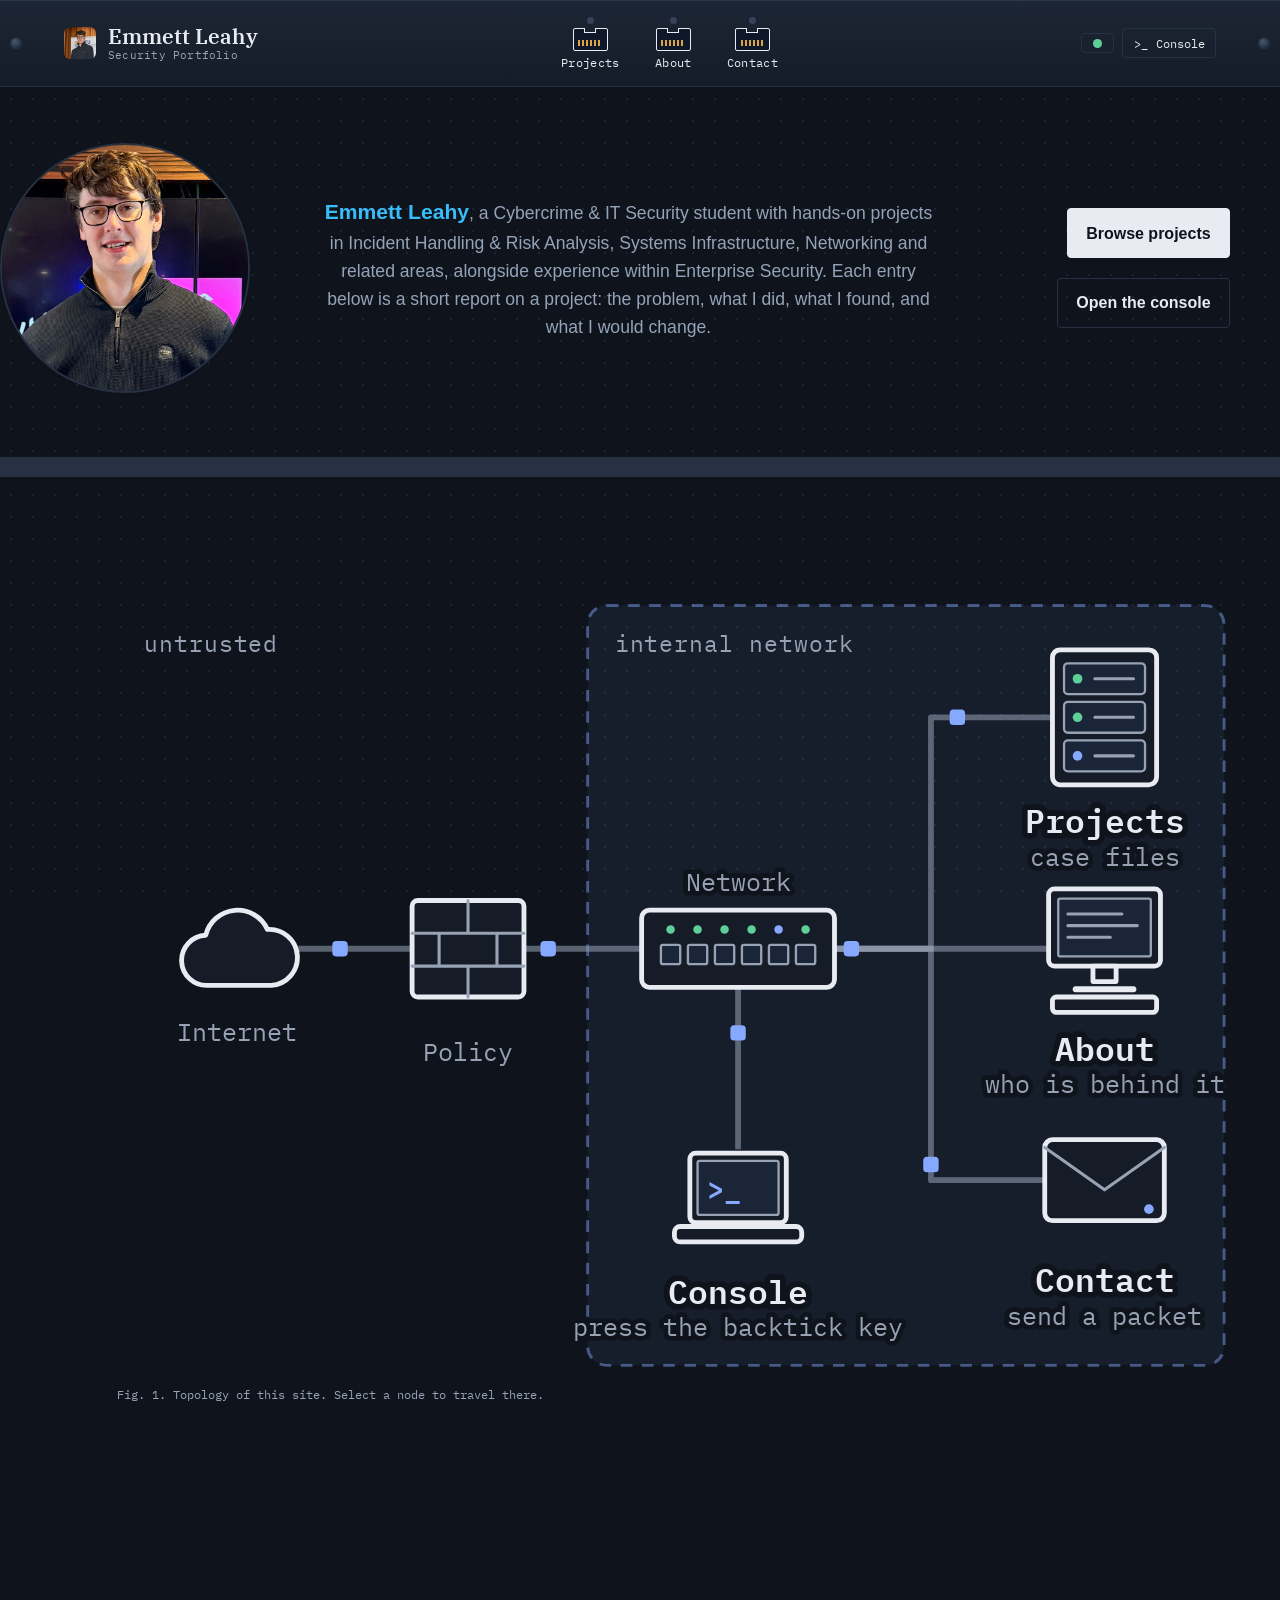
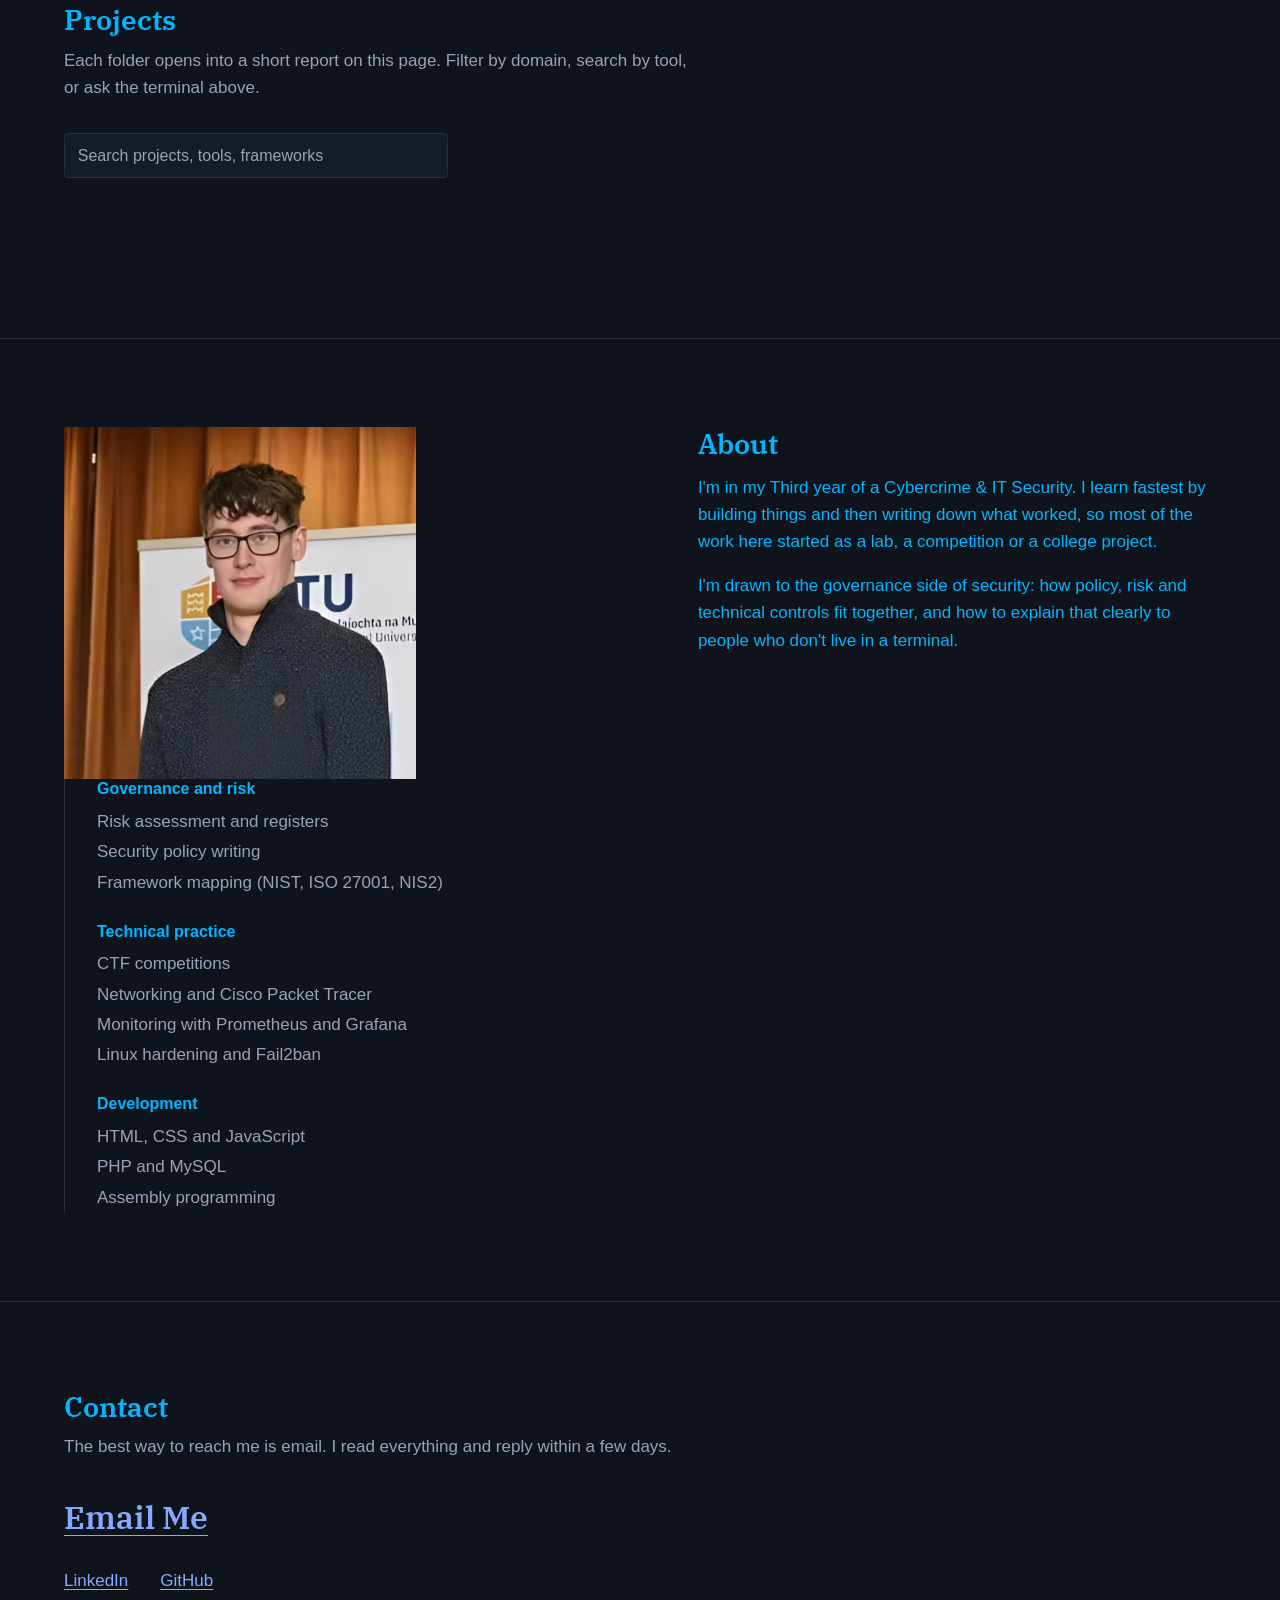
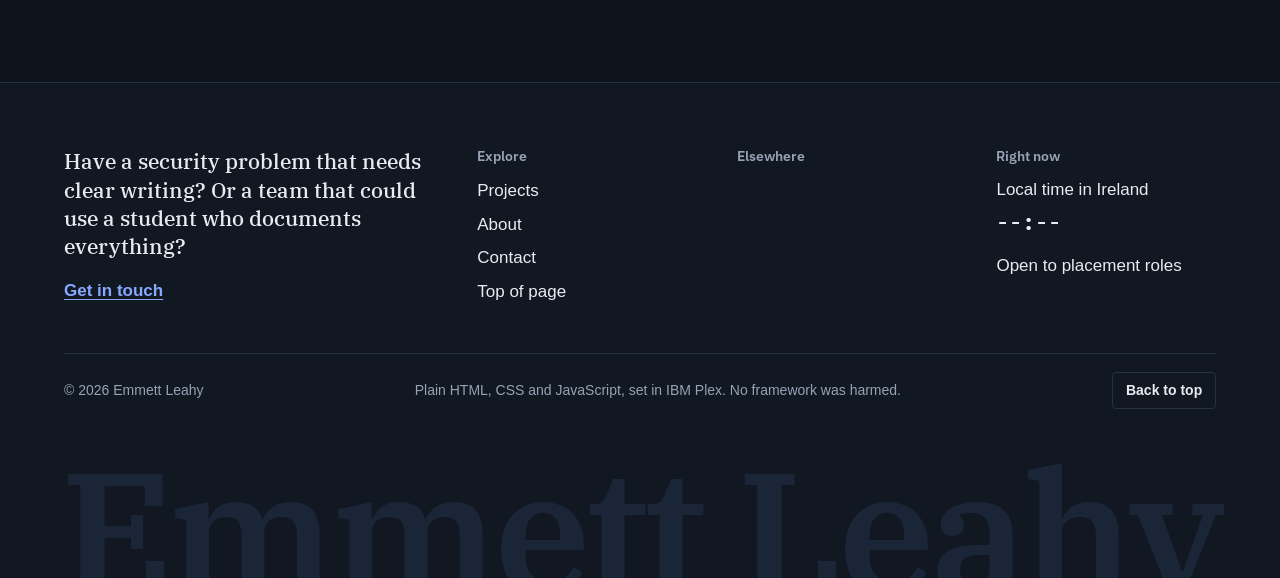
==== index.html @ 012f2a1a "Update index.html" ====
<!DOCTYPE html>
<html lang="en">
<head>
  <meta charset="utf-8">
  <meta name="viewport" content="width=device-width, initial-scale=1">

  <!-- EDIT: page title and description (shown in browser tabs and search results) -->
  <title>Emmett Leahy | Cybersecurity Portfolio</title>
  <meta name="description" content="Cybersecurity and GRC projects written up as short reports: CTF write-ups, monitoring, networking and risk work by Emmett Leahy.">

  <!-- Link previews (LinkedIn, Slack, etc.). To add an image, put a 1200x630 PNG in images/ and add:
       <meta property="og:image" content="https://emmettleahy.ie/images/og-cover.png"> -->
  <meta property="og:type" content="website">
  <meta property="og:title" content="Emmett Leahy | Cybersecurity Portfolio">
  <meta property="og:description" content="Security projects written up as short reports.">
  <meta property="og:url" content="https://emmettleahy.ie/">

  <link rel="icon" href="images/Portfolio-Website.png" type="image/svg+xml">
  <link rel="preload" href="fonts/ibm-plex-serif-latin-600-normal.woff2" as="font" type="font/woff2" crossorigin>
  <link rel="stylesheet" href="css/style.css">

  <!-- Applies the saved theme before the page paints, so there is no flash. Leave as is. -->
  <script>
    try {
      var t = localStorage.getItem('theme');
      if (t === 'light' || t === 'dark') document.documentElement.dataset.theme = t;
    } catch (e) {}
    document.documentElement.classList.add('js');
  </script>
</head>

<body id="top">
  <div class="spotlight" aria-hidden="true"></div>
  <a class="skip-link" href="#main">Skip to content</a>

  <header class="site-header" id="site-header">
    <div class="progress" id="progress" aria-hidden="true"></div>
    <div class="container header-row">
      <!-- EDIT: your name and the small line under it -->
      <a class="brand" href="#top">
        <img class="brand-mark" src="images/images.jpeg" width="32" height="32" alt="">
        <span class="brand-text">
          <span class="brand-name">Emmett Leahy</span>
          <span class="brand-model">Security Portfolio</span>
        </span>
      </a>
      <nav class="site-nav" id="site-nav" aria-label="Main">
        <a class="port" href="#projects"><span class="port-led" aria-hidden="true"></span><span class="port-jack" aria-hidden="true"></span><span class="port-name">Projects</span></a>
        <a class="port" href="#about"><span class="port-led" aria-hidden="true"></span><span class="port-jack" aria-hidden="true"></span><span class="port-name">About</span></a>
        <a class="port" href="#contact"><span class="port-led" aria-hidden="true"></span><span class="port-jack" aria-hidden="true"></span><span class="port-name">Contact</span></a>
      </nav>
      <div class="header-tools">
        <a class="avail" href="#contact"><span class="avail-dot" aria-hidden="true"></span></a>
        <button class="tool-btn console-toggle" id="console-toggle" type="button" aria-expanded="false" aria-controls="console" title="Open the console (press `)">
          <span aria-hidden="true">&gt;_</span><span class="tool-label">Console</span>
        </button>
        <button class="tool-btn menu-toggle" id="menu-toggle" type="button" aria-expanded="false" aria-controls="site-nav">Menu</button>
      </div>
    </div>
  </header>

  <main id="main">

    <!-- ================= HERO ================= -->
    <section class="hero" id="hero" aria-label="Introduction">
      <div class="inline-container">
        <div class="about-section">
          <div class="image-wrapper">
            <img src="images/Portfolio-Website.png" width="250" height="250" alt="Emmett Leahy">
          </div>
          <div class="text-wrapper">
            <p>
              <strong>Emmett Leahy</strong>, a Cybercrime &amp; IT Security student with hands-on projects in Incident Handling &amp; Risk Analysis, Systems Infrastructure, Networking and related areas, alongside experience within Enterprise Security. Each entry below is a short report on a project: the problem, what I did, what I found, and what I would change.
            </p>
          </div>
        </div>

        <div class="hero-actions rise rise-3">
          <a class="btn" href="#projects">Browse projects</a>
          <button class="btn btn-quiet" id="open-console" type="button">Open the console</button>
        </div>
      </div>

      <figure class="netmap rise rise-1">
          <svg viewBox="8 54 584 410" role="group" aria-label="Network map of this site. Its nodes link to the projects, about and contact sections and open the console.">
            <g aria-hidden="true">
              <rect class="nm-zone" x="252" y="62" width="330" height="394" rx="10"/>
              <text class="nm-zone-label" x="266" y="86">internal network</text>
              <text class="nm-zone-label" x="22" y="86">untrusted</text>
            </g>
            <g class="nm-links" aria-hidden="true">
              <path id="l-in" class="nm-line" d="M102 240H161"/>
              <path id="l-fw" class="nm-line" d="M219 240H280"/>
              <path id="l-projects" class="nm-line l-projects" d="M380 240H430V120H493"/>
              <path id="l-about" class="nm-line l-about" d="M380 240H491"/>
              <path id="l-contact" class="nm-line l-contact" d="M380 240H430V360H489"/>
              <path id="l-console" class="nm-line l-console" d="M330 260V344"/>
            </g>
            <g class="nm-packets" aria-hidden="true">
              <rect class="packet" x="-4" y="-4" width="8" height="8" rx="2"><animateMotion dur="1.5s" repeatCount="indefinite"><mpath href="#l-in"/></animateMotion></rect>
              <rect class="packet" x="-4" y="-4" width="8" height="8" rx="2"><animateMotion dur="1.7s" repeatCount="indefinite"><mpath href="#l-fw"/></animateMotion></rect>
              <rect class="packet" x="-4" y="-4" width="8" height="8" rx="2"><animateMotion dur="2.6s" repeatCount="indefinite"><mpath href="#l-projects"/></animateMotion></rect>
              <rect class="packet" x="-4" y="-4" width="8" height="8" rx="2"><animateMotion dur="1.9s" repeatCount="indefinite"><mpath href="#l-about"/></animateMotion></rect>
              <rect class="packet" x="-4" y="-4" width="8" height="8" rx="2"><animateMotion dur="2.9s" repeatCount="indefinite"><mpath href="#l-contact"/></animateMotion></rect>
              <rect class="packet" x="-4" y="-4" width="8" height="8" rx="2"><animateMotion dur="1.6s" repeatCount="indefinite"><mpath href="#l-console"/></animateMotion></rect>
            </g>

            <!-- Decorative nodes -->
            <g aria-hidden="true">
              <g transform="translate(35 215)"><g class="lift" style="--n:0"><path class="nm-shape" d="M20 44a13 13 0 0 1-1-26 17 17 0 0 1 32-3 14 14 0 0 1 2 29z"/></g></g>
              <text class="nm-sub" x="70" y="288" text-anchor="middle">Internet</text>
              <g transform="translate(155 205)"><g class="lift" style="--n:1">
                <rect class="nm-shape" x="6" y="10" width="58" height="50" rx="3"/>
                <path class="nm-detail" d="M6 27H64M6 44H64M35 10V27M20 27V44M50 27V44M35 44V60"/>
              </g></g>
              <text class="nm-sub" x="190" y="298" text-anchor="middle">Policy</text>
              <g transform="translate(280 220)"><g class="lift" style="--n:2">
                <rect class="nm-shape" x="0" y="0" width="100" height="40" rx="4"/>
                <g class="nm-fill-ports">
                  <rect x="10" y="18" width="10" height="10" rx="1"/><rect x="24" y="18" width="10" height="10" rx="1"/><rect x="38" y="18" width="10" height="10" rx="1"/>
                  <rect x="52" y="18" width="10" height="10" rx="1"/><rect x="66" y="18" width="10" height="10" rx="1"/><rect x="80" y="18" width="10" height="10" rx="1"/>
                </g>
                <circle class="nm-led" cx="15" cy="10" r="2.2"/><circle class="nm-led" cx="29" cy="10" r="2.2"/><circle class="nm-led" cx="43" cy="10" r="2.2"/>
                <circle class="nm-led" cx="57" cy="10" r="2.2"/><circle class="nm-led nm-led-accent" cx="71" cy="10" r="2.2"/><circle class="nm-led" cx="85" cy="10" r="2.2"/>
              </g></g>
              <text class="nm-sub" x="330" y="210" text-anchor="middle">Network</text>
            </g>

            <!-- Section nodes (links) -->
            <a class="node n-projects" href="#projects" aria-label="Projects: the case folders">
              <g transform="translate(485 85)"><g class="lift" style="--n:3">
                <rect class="nm-ring" x="-2" y="-8" width="74" height="86" rx="8"/>
                <rect class="nm-shape" x="8" y="0" width="54" height="70" rx="4"/>
                <rect class="nm-fill" x="14" y="7" width="42" height="16" rx="2"/><rect class="nm-fill" x="14" y="27" width="42" height="16" rx="2"/><rect class="nm-fill" x="14" y="47" width="42" height="16" rx="2"/>
                <circle class="nm-led" cx="21" cy="15" r="2.5"/><circle class="nm-led" cx="21" cy="35" r="2.5"/><circle class="nm-led nm-led-accent" cx="21" cy="55" r="2.5"/>
                <path class="nm-detail" d="M30 15H50M30 35H50M30 55H50"/>
              </g></g>
              <text class="nm-text" x="520" y="180" text-anchor="middle">Projects</text>
              <text class="nm-sub" x="520" y="197" text-anchor="middle" id="nm-count">case files</text>
            </a>
            <a class="node n-about" href="#about" aria-label="About me">
              <g transform="translate(485 205)"><g class="lift" style="--n:4">
                <rect class="nm-ring" x="-2" y="-2" width="74" height="76" rx="8"/>
                <rect class="nm-shape" x="6" y="4" width="58" height="40" rx="3"/>
                <rect class="nm-fill" x="11" y="9" width="48" height="30" rx="1"/>
                <path class="nm-detail" d="M16 17H44M16 23H52M16 29H38"/>
                <rect class="nm-shape" x="29" y="44" width="12" height="8"/><path class="nm-detail nm-thick" d="M20 56H50"/>
                <rect class="nm-shape" x="8" y="60" width="54" height="8" rx="2"/>
              </g></g>
              <text class="nm-text" x="520" y="298" text-anchor="middle">About</text>
              <text class="nm-sub" x="520" y="315" text-anchor="middle">who is behind it</text>
            </a>
            <a class="node n-contact" href="#contact" aria-label="Contact">
              <g transform="translate(485 325)"><g class="lift" style="--n:5">
                <rect class="nm-ring" x="-2" y="6" width="74" height="58" rx="8"/>
                <rect class="nm-shape" x="4" y="14" width="62" height="42" rx="4"/>
                <path class="nm-detail" d="M4 18L35 40L66 18"/>
                <circle class="nm-led nm-led-accent" cx="58" cy="50" r="2.5"/>
              </g></g>
              <text class="nm-text" x="520" y="418" text-anchor="middle">Contact</text>
              <text class="nm-sub" x="520" y="435" text-anchor="middle">send a packet</text>
            </a>
            <a class="node n-console" href="#console" aria-label="Open the console" data-console>
              <g transform="translate(295 340)"><g class="lift" style="--n:6">
                <rect class="nm-ring" x="-6" y="-2" width="82" height="62" rx="8"/>
                <rect class="nm-shape" x="10" y="6" width="50" height="36" rx="3"/>
                <rect class="nm-fill" x="14" y="10" width="42" height="28" rx="1"/>
                <text class="nm-prompt" x="19" y="30">&gt;_</text>
                <rect class="nm-shape" x="2" y="44" width="66" height="8" rx="3"/>
              </g></g>
              <text class="nm-text" x="330" y="424" text-anchor="middle">Console</text>
              <text class="nm-sub" x="330" y="441" text-anchor="middle">press the backtick key</text>
            </a>
          </svg>
          <figcaption>Fig. 1. Topology of this site. Select a node to travel there.</figcaption>
        </figure>
    </section>

    <!-- ================= PROJECT REGISTER ================= -->
    <section class="section" id="projects" aria-labelledby="projects-title">
      <div class="container">
        <div class="section-head">
          <h2 id="projects-title">Projects</h2>
          <p class="lead">
            Each folder opens into a short report on this page. Filter by domain, search by tool, or ask the terminal above.
          </p>
        </div>

        <div class="register-tools">
          <div class="search">
            <label class="sr-only" for="search">Search projects</label>
            <input id="search" type="search" placeholder="Search projects, tools, frameworks" autocomplete="off">
          </div>
          <div class="filters" id="filters" role="group" aria-label="Filter by domain"></div>
          <p class="count" id="register-count" aria-live="polite"></p>
        </div>

        <ol class="folders" id="register-list"></ol>
        <p class="register-empty" id="register-empty" hidden>
          Nothing here but redacted bars. <button class="chip" id="clear-filters" type="button">Clear filters</button>
        </p>
        <div class="register-error" id="register-error" hidden></div>
        <noscript><p class="register-error">The project folders need JavaScript. Please enable it to browse them.</p></noscript>
      </div>
    </section>

    <!-- ================= ABOUT ================= -->
    <section class="section" id="about" aria-labelledby="about-title">
      <div class="container">
        <div class="about-grid">
          <!-- EDIT: swap images/avatar.svg for your own photo, e.g. images/profile.jpg, and update the src -->
          <img class="avatar" src="images/images.jpeg" width="352" height="352" alt="Portrait of Emmett Leahy">
          <div class="about-text">
            <h2 id="about-title">About</h2>
            <!-- EDIT: your story, in your own words -->
            <p>
              I'm in my Third year of a Cybercrime & IT Security. I learn fastest by building
              things and then writing down what worked, so most of the work here started as a lab, a
              competition or a college project.
            </p>
            <p>
              I'm drawn to the governance side of security: how policy, risk and technical controls fit
              together, and how to explain that clearly to people who don't live in a terminal.
            </p>
          </div>
        </div>

        <!-- EDIT: skills. One block per group; add or remove list items. -->
        <div class="skills">
          <div>
            <h3>Governance and risk</h3>
            <ul>
              <li>Risk assessment and registers</li>
              <li>Security policy writing</li>
              <li>Framework mapping (NIST, ISO 27001, NIS2)</li>
            </ul>
          </div>
          <div>
            <h3>Technical practice</h3>
            <ul>
              <li>CTF competitions</li>
              <li>Networking and Cisco Packet Tracer</li>
              <li>Monitoring with Prometheus and Grafana</li>
              <li>Linux hardening and Fail2ban</li>
            </ul>
          </div>
          <div>
            <h3>Development</h3>
            <ul>
              <li>HTML, CSS and JavaScript</li>
              <li>PHP and MySQL</li>
              <li>Assembly programming</li>
            </ul>
          </div>
        </div>
      </div>
    </section>

    <!-- ================= CONTACT ================= -->
    <section class="section" id="contact" aria-labelledby="contact-title">
      <div class="container">
        <div class="section-head">
          <h2 id="contact-title">Contact</h2>
          <p class="lead">The best way to reach me is email. I read everything and reply within a few days.</p>
        </div>
        <!-- EDIT: replace the placeholder address and profile links -->
        <a class="contact-email" href="mailto:leahyemmett@protonmail.com">Email Me</a>
        <ul class="contact-list">
          <li><a href="https://www.linkedin.com/in/emmettleahy/" rel="noopener">LinkedIn</a></li>
          <li><a href="https://github.com/leahye2" rel="noopener">GitHub</a></li>
          <!-- Add your CV: put a PDF in a "cv" folder, then remove the comment markers around this line.
          <li><a href="cv/emmett-leahy-cv.pdf">CV (PDF)</a></li>
          -->
        </ul>
      </div>
    </section>
  </main>

  <footer class="site-footer">
    <div class="container footer-grid">
      <div>
        <!-- EDIT: the closing line -->
        <p class="footer-lead">Have a security problem that needs clear writing? Or a team that could use a student who documents everything?</p>
        <a class="footer-mail" id="footer-mail" href="#contact">Get in touch</a>
      </div>
      <nav class="footer-col" aria-label="Footer">
        <h2>Explore</h2>
        <ul><li><a href="#projects">Projects</a></li><li><a href="#about">About</a></li><li><a href="#contact">Contact</a></li><li><a href="#top">Top of page</a></li></ul>
      </nav>
      <div class="footer-col">
        <h2>Elsewhere</h2>
        <ul id="footer-elsewhere"></ul>
      </div>
      <div class="footer-col">
        <h2>Right now</h2>
        <p class="footer-now">Local time in Ireland<br><time id="clock">--:--</time></p>
        <p class="footer-now">Open to placement roles</p>
      </div>
    </div>
    <div class="container footer-base">
      <p>&copy; <span id="year">2026</span> Emmett Leahy</p>
      <p>Plain HTML, CSS and JavaScript, set in IBM Plex. No framework was harmed.</p>
      <button class="btn btn-quiet to-top" id="to-top" type="button">Back to top</button>
    </div>
    <div class="wordmark" aria-hidden="true">Emmett Leahy</div>
  </footer>

  <div class="console" id="console" hidden>
    <aside class="glance" id="glance" aria-labelledby="glance-title">
              <h2 id="glance-title">At a glance</h2>
              <dl>
                <div class="row"><dt>Studying</dt><dd>Cybercrime & IT Security, SETU</dd></div>
                <div class="row"><dt>Focus</dt><dd>Governance, risk and compliance</dd></div>
                <div class="row"><dt>Hands-on</dt><dd>CTFs, networking, monitoring, Incident handling</dd></div>
                <div class="row"><dt>Based in</dt><dd>Ireland</dd></div>
              </dl>
            </aside>
  </div>

  <!-- ================= READER (opens a project) ================= -->
  <dialog class="reader" id="reader" aria-labelledby="reader-title">
    <div class="sheet" id="reader-sheet">
      <div class="reader-bar">
        <button class="btn btn-quiet" id="reader-close" type="button">Back to projects</button>
        <div class="reader-tools">
          <span class="reader-status" id="reader-status" role="status"></span>
          <button class="btn btn-quiet" id="reader-copy" type="button">Copy link</button>
        </div>
      </div>
      <div class="reader-scroll" id="reader-scroll">
        <article class="doc">
          <header class="doc-head">
            <div class="doc-top"><p class="doc-ref" id="reader-ref"></p><div id="reader-stamp" aria-hidden="true"></div></div>
            <h2 id="reader-title"></h2>
            <p class="doc-summary" id="reader-summary"></p>
            <dl class="doc-meta" id="reader-meta"></dl>
          </header>
          <figure class="doc-cover" id="reader-cover" hidden><img id="reader-cover-img" src="" alt=""></figure>
          <div class="prose" id="reader-body"></div>
          <nav class="pager" aria-label="More projects">
            <a class="pager-link is-newer" id="reader-newer" href="#" hidden><span class="pager-label">Newer entry</span><span class="pager-title"></span></a>
            <a class="pager-link is-older" id="reader-older" href="#" hidden><span class="pager-label">Older entry</span><span class="pager-title"></span></a>
          </nav>
        </article>
      </div>
    </div>
  </dialog>

  <!-- Libraries are stored in this repo (js/vendor) instead of loaded from a CDN. -->
  <script src="js/vendor/marked.umd.js"></script>
  <script src="js/vendor/purify.min.js"></script>
  <script src="js/main.js"></script>
</body>
</html>
---- css/style.css ----
/* ==========================================================================
   Portfolio stylesheet
   --------------------------------------------------------------------------
   1. Design tokens   <- change colours, fonts and spacing here
   2. Base
   3. Layout and header
   4. Hero
   5. Project register (the list on the home page)
   6. Reader (the panel that opens a project)
   7. Markdown content ("prose")
   8. About, contact, footer
   ========================================================================== */


@font-face { font-family: "IBM Plex Mono"; src: url("../fonts/ibm-plex-mono-latin-400-normal.woff2") format("woff2"); font-weight: 400; font-display: swap; }
@font-face { font-family: "IBM Plex Mono"; src: url("../fonts/ibm-plex-mono-latin-600-normal.woff2") format("woff2"); font-weight: 600; font-display: swap; }

/* ---------- Fonts (self-hosted, no third-party requests) ---------- */
@font-face {
  font-family: "IBM Plex Sans";
  src: url("../fonts/ibm-plex-sans-latin-400-normal.woff2") format("woff2");
  font-weight: 400; font-style: normal; font-display: swap;
}
@font-face {
  font-family: "IBM Plex Sans";
  src: url("../fonts/ibm-plex-sans-latin-500-normal.woff2") format("woff2");
  font-weight: 500; font-style: normal; font-display: swap;
}
@font-face {
  font-family: "IBM Plex Sans";
  src: url("../fonts/ibm-plex-sans-latin-600-normal.woff2") format("woff2");
  font-weight: 600; font-style: normal; font-display: swap;
}
@font-face {
  font-family: "IBM Plex Serif";
  src: url("../fonts/ibm-plex-serif-latin-500-normal.woff2") format("woff2");
  font-weight: 500; font-style: normal; font-display: swap;
}
@font-face {
  font-family: "IBM Plex Serif";
  src: url("../fonts/ibm-plex-serif-latin-600-normal.woff2") format("woff2");
  font-weight: 600; font-style: normal; font-display: swap;
}
@font-face {
  font-family: "IBM Plex Serif";
  src: url("../fonts/ibm-plex-serif-latin-400-italic.woff2") format("woff2");
  font-weight: 400; font-style: italic; font-display: swap;
}


/* ==========================================================================
   1. DESIGN TOKENS
   One theme only: dark navy. Change a value here and the whole site follows.
   ========================================================================== */
:root {
  color-scheme: dark;

  /* Colour */
  --paper:      #0f141c;   /* page background */
  --surface:    #151c27;   /* sheets, reader panel */
  --ink:        #e8ecf2;   /* main text */
  --muted:      #97a3b5;   /* secondary text */
  --rule:       #263143;   /* borders and dividers */
  --accent:     #86a8ff;   /* links, focus, highlights */
  --accent-ink: #0f141c;   /* text placed on the accent */
  --tint:       #1a2538;   /* hover and callout background */
  --ok:         #5fcf9a;   /* status: complete */
  --warn:       #f0b45a;   /* status: in progress */
  --manila:     #3a3220;   /* case folders */
  --manila-edge:#55482b;
  --code-bg:    #0f172a;                        /* code blocks */
  --code-ink:   #e2e8f0;
  --body-ink:   rgb(0, 183, 255);               /* default text colour */
  --hero-text:  #94a3b8;                        /* hero intro text */
  --hero-name:  #38bdf8;                        /* hero name */

  /* Typography */
  --font-sans:  "IBM Plex Sans", system-ui, -apple-system, "Segoe UI", Roboto, sans-serif;
  --font-serif: "IBM Plex Serif", Georgia, "Times New Roman", serif;
  --font-mono:  "IBM Plex Mono", ui-monospace, "SF Mono", Menlo, Consolas, "Liberation Mono", monospace;

  --text-s:  0.875rem;
  --text-m:  1.0625rem;
  --text-l:  1.3125rem;
  --text-xl: 1.75rem;
  --text-hero: clamp(2.35rem, 1.2rem + 4.2vw, 3.9rem);

  /* Shape and spacing */
  --radius: 4px;
  --page-width: 72rem;
  --gutter: clamp(1rem, 4vw, 2rem);
  --section-space: clamp(3rem, 7vw, 5.5rem);
}

/* ==========================================================================
   2. BASE
   ========================================================================== */
*, *::before, *::after { box-sizing: border-box; }

html {
  -webkit-text-size-adjust: 100%;
  scroll-padding-top: 1rem;
}
@media (prefers-reduced-motion: no-preference) {
  html { scroll-behavior: smooth; }
}
/* Stop the page scrolling behind the open reader */
html:has(dialog[open]) { overflow: hidden; }

body {
  margin: 0;
  background: var(--paper);
  color: var(--body-ink);
  font-family: instrument Impact, Haettenschweiler, 'Arial Narrow Bold', sans-serif;
  font-size: var(--text-m);
  line-height: 1.6;
  -webkit-font-smoothing: antialiased;
}

[hidden] { display: none !important; }

h1, h2, h3 { margin: 0; line-height: 1.2; font-weight: 500; }
p { margin: 0 0 1em; }

a {
  color: var(--accent);
  text-decoration-thickness: 1px;
  text-underline-offset: 0.18em;
}
a:hover { text-decoration-thickness: 2px; }

:focus-visible {
  outline: 2px solid var(--accent);
  outline-offset: 2px;
}

img { max-width: 100%; height: auto; display: block; }

.sr-only {
  position: absolute; width: 1px; height: 1px; margin: -1px; padding: 0;
  overflow: hidden; clip: rect(0 0 0 0); white-space: nowrap; border: 0;
}

.skip-link {
  position: absolute; left: var(--gutter); top: -4rem;
  background: var(--ink); color: var(--paper);
  padding: 0.6rem 1rem; border-radius: var(--radius); z-index: 100;
}
.skip-link:focus { top: 0.75rem; }

/* Buttons */
.btn {
  display: inline-block;
  font: inherit; font-size: 1rem; font-weight: 600;
  padding: 0.7rem 1.15rem;
  border: 1px solid var(--ink);
  border-radius: var(--radius);
  background: var(--ink); color: var(--paper);
  text-decoration: none; cursor: pointer;
}
.btn:hover { background: var(--accent); border-color: var(--accent); color: var(--accent-ink); text-decoration: none; }
.btn-quiet { background: transparent; color: var(--ink); border-color: var(--rule); }
.btn-quiet:hover { background: var(--tint); border-color: var(--accent); color: var(--ink); }


/* ==========================================================================
   3. LAYOUT AND HEADER
   ========================================================================== */
.container {
  width: min(100% - 2 * var(--gutter), var(--page-width));
  margin-inline: auto;
}

.section { padding-block: var(--section-space); }
.section + .section { border-top: 1px solid var(--rule); }

.section-head { max-width: 40rem; margin-bottom: 2rem; }
.section-head h2 {
  font-family: var(--font-serif);
  font-size: var(--text-xl);
  font-weight: 600;
  margin-bottom: 0.6rem;
}
.lead { color: var(--muted); margin: 0; }

.site-header { border-bottom: 1px solid var(--rule); }
.site-header .container {
  display: flex; flex-wrap: wrap; align-items: center; justify-content: space-between;
  gap: 0.5rem 2rem;
  padding-block: 1rem;
}
.brand {
  font-family: var(--font-serif);
  font-size: var(--text-l);
  font-weight: 600;
  color: var(--ink);
  text-decoration: none;
}
.brand:hover { text-decoration: none; color: var(--accent); }

.site-nav { display: flex; flex-wrap: wrap; align-items: center; gap: 0.25rem 1.5rem; }
.site-nav a { color: var(--ink); text-decoration: none; font-weight: 500; padding-block: 0.25rem; }
.site-nav a:hover { color: var(--accent); text-decoration: underline; }

/* ==========================================================================
   4. HERO / ABOUT SECTION (3-Column Layout: Image | Centered Text | Buttons)
   ========================================================================== */

.inline-container {
  display: grid;
  grid-template-columns: auto 1fr auto; /* Col 1: Image, Col 2: Text (flexible), Col 3: Buttons */
  align-items: center;
  gap: clamp(1.5rem, 3vw, 3rem);
  padding-block: clamp(2rem, 5vw, 3.5rem) clamp(2.5rem, 6vw, 4rem);
  border-bottom: 20px solid var(--rule);
}

/* Allows inner wrapper elements to act directly inside the .inline-container grid */
.about-section,
.about-section .container {
  display: contents;
}

/* 1. Image on the Left */
.image-wrapper img {
  display: block;
  width: clamp(5.5rem, 11vw, 8rem);
  height: clamp(5.5rem, 11vw, 8rem);
  border-radius: 50%;
  object-fit: cover;
  border: 2px solid var(--rule, #d0d7de);
  background-color: var(--surface, #f6f8fa);
  box-shadow: 0 1px 3px rgba(0, 0, 0, 0.12);
  flex-shrink: 0;
}

/* 2. Text in the Middle (Centered) */
.text-wrapper {
  text-align: center;
  min-width: 0;
  padding: 0 1rem;
}

.text-wrapper p {
  margin: 0;
  font-size: clamp(0.95rem, 0.9rem + 0.25vw, 1.1rem);
  line-height: 1.6;
  color: var(--hero-text, #1f2328);
}

.text-wrapper strong {
  font-size: 1.2em;
  font-weight: 600;
  color: var(--hero-name, #0969da);
  display: inline-block;
}

/* 3. Buttons on the Right */
.hero-actions {
  display: flex;
  flex-direction: column; /* Stack buttons vertically on the right, or change to row if preferred */
  gap: 0.75rem;
  align-items: flex-end;
  margin-top: 0;
}

/* ==========================================================================
   RESPONSIVE STYLES (Mobile / Tablet Fallback)
   ========================================================================== */
@media (max-width: 55rem) {
  .inline-container {
    grid-template-columns: 1fr; /* Switch to a single column stack on smaller screens */
    text-align: center;
    justify-items: center;
  }

  /* Restore normal layout flow for mobile stacking */
  .about-section,
  .about-section .container {
    display: flex;
    flex-direction: column;
    align-items: center;
    gap: 1rem;
  }

  .text-wrapper {
    text-align: center;
    padding: 0;
  }

  .hero-actions {
    flex-direction: row; /* Buttons side-by-side on mobile */
    justify-content: center;
    align-items: center;
    width: 100%;
  }
}

/* ==========================================================================
   4. HERO / ABOUT SECTION (3-Column Layout: Image | Centered Text | Buttons)
   ========================================================================== */

.inline-container {
  display: grid;
  grid-template-columns: auto 1fr auto; /* Col 1: Image, Col 2: Text (flexible), Col 3: Buttons */
  align-items: center;
  gap: clamp(1.5rem, 3vw, 3rem);
  padding-block: clamp(2rem, 5vw, 3.5rem) clamp(2.5rem, 6vw, 4rem);
  border-bottom: 20px solid var(--rule);
}

/* Allows inner wrapper elements to act directly inside the .inline-container grid */
.about-section,
.about-section .container {
  display: contents;
}

/* 1. Image on the Left */
.image-wrapper img {
  display: block;
  width:250px;
  height:250px;
  border-radius: 50%;
  object-fit: cover;
  border: 2px solid var(--rule, #d0d7de);
  background-color: var(--surface, #f6f8fa);
  box-shadow: 0 1px 3px rgba(0, 0, 0, 0.12);
  flex-shrink: 0;
}

/* 2. Text in the Middle (Centered) */
.text-wrapper {
  text-align: center;
  min-width: 0;
  size:50px;
}

.text-wrapper p {
  margin: 20px;
  font-size: clamp(20px);
  line-height: 1.6;
  color: var(--hero-text, #1f2328);
}

.text-wrapper strong {
  font-size: 1.2em;
  font-weight: 600;
  color: var(--hero-name, #0969da);
  display: inline-block;
}

/* 3. Buttons on the Right */
.hero-actions {
  display: flex;
  flex-direction: column; /* Stack buttons vertically on the right, or change to row if preferred */
  gap: 20px;
  align-items: flex-end;
  margin-top: 0;
  padding:50px;
}

/* ==========================================================================
   RESPONSIVE STYLES (Mobile / Tablet Fallback)
   ========================================================================== */
@media (max-width: 55rem) {
  .inline-container {
    grid-template-columns: 1fr; /* Switch to a single column stack on smaller screens */
    text-align: center;
    justify-items: center;
  }

  /* Restore normal layout flow for mobile stacking */
  .about-section,
  .about-section .container {
    display: flex;
    flex-direction: column;
    align-items: center;
    gap: 1rem;
  }

  .text-wrapper {
    text-align: center;
    padding: 0;
  }

  .hero-actions {
    flex-direction: row; /* Buttons side-by-side on mobile */
    justify-content: center;
    align-items: center;
    width: 100%;
  }
}



/* "At a glance" sheet */
.glance {
  background: var(--surface);
  border: 1px solid var(--rule);
  border-top: 3px solid var(--accent);
  border-radius: var(--radius);
  padding: 1.25rem 1.5rem 0.5rem;
}
.glance h2 { font-size: 1rem; font-weight: 600; font-family: var(--font-sans); margin-bottom: 0.75rem; }
.glance dl { margin: 0; }
.glance .row {
  display: grid; grid-template-columns: 6.5rem minmax(0, 1fr); gap: 0.75rem;
  padding-block: 0.7rem;
  border-top: 1px solid var(--rule);
}
.glance dt { color: var(--muted); font-size: var(--text-s); padding-top: 0.1rem; }
.glance dd { margin: 0; }


/* =========================================================================
   5. PROJECT FOLDERS
   ========================================================================== */
.register-tools { display: grid; grid-template-columns: minmax(0, 24rem) 1fr; align-items: center; gap: 1rem 1.5rem; margin-bottom: 2.5rem; }
.search { min-width: 0; }
.search input { font: inherit; font-size: 1rem; width: 100%; padding: 0.55rem 0.8rem; color: var(--ink); background: var(--surface); border: 1px solid var(--rule); border-radius: var(--radius); }
.search input::placeholder { color: var(--muted); }
.count { margin: 0; justify-self: end; font-size: var(--text-s); color: var(--muted); }
.filters { grid-column: 1 / -1; display: flex; flex-wrap: wrap; gap: 0.4rem; }
@media (max-width: 40rem) { .register-tools { grid-template-columns: 1fr; } .count { justify-self: start; } }
.chip { font: inherit; font-size: var(--text-s); font-weight: 500; padding: 0.4rem 0.8rem; color: var(--ink); background: transparent; border: 1px solid var(--rule); border-radius: var(--radius); cursor: pointer; }
.chip:hover { border-color: var(--accent); background: var(--tint); }
.chip[aria-pressed="true"] { background: var(--ink); color: var(--paper); border-color: var(--ink); }

.folders { list-style: none; margin: 0; padding: 0; display: grid; grid-template-columns: repeat(auto-fill, minmax(min(100%, 21rem), 1fr)); gap: 2.5rem 1.75rem; }
.js .folder-item { opacity: 0; transform: translateY(1.75rem) rotate(1.5deg); }
.folder-item.in { opacity: 1; transform: none; transition: opacity 0.6s ease, transform 0.7s cubic-bezier(0.2, 0.8, 0.2, 1); transition-delay: calc(var(--i, 0) * 80ms); }

.folder { position: relative; display: block; padding-top: 3.4rem; color: var(--ink); text-decoration: none; }
.folder:hover { text-decoration: none; }
.folder-sheet { position: absolute; z-index: 1; left: 1rem; right: 1rem; top: 1.5rem; height: 9rem; overflow: hidden; background: var(--surface); border: 1px solid var(--rule); border-radius: 4px 4px 0 0; transition: transform 0.45s cubic-bezier(0.2, 0.8, 0.2, 1); }
.folder-sheet img { width: 100%; height: 100%; object-fit: cover; object-position: top; }
.folder-tab { position: absolute; z-index: 3; left: 0; top: 1.7rem; height: 1.7rem; padding: 0 0.95rem; font: 600 0.75rem/1.7rem var(--font-mono); background: var(--manila); border: 1px solid var(--manila-edge); border-bottom: 0; border-radius: 6px 6px 0 0; }
.folder-front { position: relative; z-index: 2; display: flex; flex-direction: column; gap: 0.6rem; min-height: 14.5rem; padding: 1.15rem 1.25rem 1.1rem; background: var(--manila); border: 1px solid var(--manila-edge); border-radius: 0 8px 8px 8px; transition: transform 0.45s cubic-bezier(0.2, 0.8, 0.2, 1); }
.folder:hover .folder-sheet, .folder:focus-visible .folder-sheet { transform: translateY(-1.2rem); }
.folder:hover .folder-front, .folder:focus-visible .folder-front { transform: translateY(0.4rem); }
.folder:focus-visible { outline: none; }
.folder:focus-visible .folder-front { outline: 2px solid var(--accent); outline-offset: 3px; }
.folder-top { display: flex; justify-content: space-between; gap: 1rem; font: 400 0.78rem var(--font-mono); }
.folder .status { color: var(--ink); margin: 0; }
.folder-title { font-family: var(--font-serif); font-weight: 600; font-size: 1.3rem; line-height: 1.25; }
.folder-summary { line-height: 1.5; }
.folder-tags, .folder-date { margin-top: auto; font: 400 0.78rem var(--font-mono); color: color-mix(in srgb, var(--ink) 72%, var(--manila)); }
.folder-date { margin-top: 0; }

.status { display: inline-flex; align-items: center; gap: 0.4rem; color: var(--muted); }
.status::before { content: ""; width: 0.55rem; height: 0.55rem; border-radius: 50%; background: var(--muted); }
.status[data-status="complete"]::before { background: var(--ok); }
.status[data-status="in-progress"]::before { background: var(--warn); }
.status[data-status="planned"]::before { background: transparent; box-shadow: inset 0 0 0 1.5px var(--ink); }
.register-empty, .register-error { padding: 2rem 0; color: var(--muted); }
.register-error { color: var(--ink); background: var(--tint); border-left: 3px solid var(--warn); padding: 1rem; margin-top: 1rem; }
.register-error code { font-family: var(--font-mono); font-size: 0.9em; }

/* =========================================================================
   6. READER (a paper sheet that opens from its folder)
   ========================================================================== */
.reader { position: fixed; inset: 0; width: 100%; height: 100%; max-width: none; max-height: none; margin: 0; padding: clamp(0rem, 3vh, 2rem) clamp(0rem, 3vw, 2rem); border: 0; background: transparent; color: var(--ink); }
.reader[open] { display: grid; place-items: center; }
.reader::backdrop { background: rgb(8 12 20 / 0.6); }
.sheet { width: min(54rem, 100%); max-height: 100%; display: flex; flex-direction: column; overflow: hidden; background: var(--surface); border: 1px solid var(--rule); border-radius: 6px; }
.reader[open] .sheet { view-transition-name: sheet; }
@media (max-width: 40rem) { .reader { padding: 0; } .sheet { height: 100%; border-radius: 0; border: 0; } }
.reader-bar { flex: none; display: flex; align-items: center; justify-content: space-between; gap: 1rem; padding: 0.7rem clamp(1rem, 3vw, 2rem); border-bottom: 1px solid var(--rule); }
.reader-bar .btn { font-size: var(--text-s); padding: 0.45rem 0.85rem; }
.reader-tools { display: flex; align-items: center; gap: 0.75rem; }
.reader-status { font-size: var(--text-s); color: var(--muted); min-width: 4rem; }
.reader-scroll { flex: 1; overflow-y: auto; overscroll-behavior: contain; padding: clamp(1.5rem, 4vw, 3rem) clamp(1rem, 4vw, 3rem) 4rem; }
.doc { max-width: 42rem; }
.doc-top { display: flex; align-items: center; justify-content: space-between; gap: 1rem; min-height: 2.5rem; margin-bottom: 0.7rem; }
.doc-ref { margin: 0; color: var(--muted); font: 400 0.85rem var(--font-mono); }
.doc-head h2 { font-family: var(--font-serif); font-weight: 600; font-size: clamp(1.8rem, 1.2rem + 2vw, 2.5rem); letter-spacing: -0.01em; line-height: 1.15; margin-bottom: 0.9rem; text-wrap: balance; }
.doc-summary { font-size: var(--text-l); color: var(--muted); line-height: 1.5; margin-bottom: 1.5rem; }
.doc-meta { margin: 0 0 2rem; padding: 0; display: grid; grid-template-columns: repeat(auto-fit, minmax(8.5rem, 1fr)); border-top: 1px solid var(--ink); border-bottom: 1px solid var(--rule); }
.doc-meta div { padding: 0.65rem 1rem 0.65rem 0; }
.doc-meta .wide { grid-column: 1 / -1; border-top: 1px solid var(--rule); }
.doc-meta dt { font-size: var(--text-s); color: var(--muted); }
.doc-meta dd { margin: 0; font-weight: 500; }
.doc-cover { margin: 0 0 2.25rem; }
.doc-cover img { width: 100%; border-radius: var(--radius); border: 1px solid var(--rule); }
.reader-loading, .reader-error { color: var(--muted); font-family: var(--font-mono); }
.reader-error { color: var(--ink); background: var(--tint); border-left: 3px solid var(--warn); padding: 1rem; }
.pager { display: grid; grid-template-columns: 1fr 1fr; gap: 1rem; margin-top: 3.5rem; padding-top: 1.5rem; border-top: 1px solid var(--rule); }
.pager-link { display: block; padding: 0.9rem 1rem; border: 1px solid var(--rule); border-radius: var(--radius); color: var(--ink); text-decoration: none; }
.pager-link:hover { background: var(--tint); border-color: var(--accent); text-decoration: none; }
.pager-link.is-older { grid-column: 2; text-align: right; }
.pager-label { display: block; font-size: var(--text-s); color: var(--muted); }
.pager-title { display: block; font-family: var(--font-serif); font-weight: 600; line-height: 1.3; }
@media (max-width: 36rem) { .pager { grid-template-columns: 1fr; } .pager-link.is-older { grid-column: auto; text-align: left; } .reader-status { display: none; } }

/* Classification stamp (thuds onto the sheet when it opens) */
.stamp { display: inline-block; font: 600 0.8rem var(--font-mono); letter-spacing: 0.14em; text-transform: uppercase; color: var(--ok); border: 3px double currentColor; border-radius: 4px; padding: 0.25rem 0.65rem; transform: rotate(-5deg); }
.stamp[data-status="in-progress"] { color: var(--warn); }
.stamp[data-status="planned"] { color: var(--accent); }
@media (prefers-reduced-motion: no-preference) {
  .stamp { animation: stamp-in 0.4s cubic-bezier(0.2, 0.9, 0.3, 1.3) 0.45s backwards; }
  @keyframes stamp-in { from { transform: rotate(-16deg) scale(2); opacity: 0; } }
}

/* Redaction bars: click to reveal. Cosmetic only, never put real secrets in a .md file. */
.redacted { font: inherit; color: transparent; background: var(--ink); border: 0; border-radius: 2px; padding: 0 0.3em; cursor: pointer; user-select: none; }
.redacted:hover { background: var(--muted); }
.redacted[aria-expanded="true"] { color: var(--ink); background: var(--tint); box-shadow: inset 0 -2px 0 var(--accent); user-select: text; }

/* Page transitions (View Transitions API; browsers without it simply skip them) */
::view-transition-group(sheet) { animation-duration: 0.5s; animation-timing-function: cubic-bezier(0.2, 0.8, 0.2, 1); }

/* Decrypting headline */
.js #hero-title:not(.is-ready) { opacity: 0; animation: title-failsafe 0s 2.2s forwards; }
@keyframes title-failsafe { to { opacity: 1; } }
.scramble-word { white-space: nowrap; }
.scramble-char { display: inline-block; text-align: center; }
.scramble-char.is-scrambling { color: var(--accent); opacity: 0.8; }

/* Terminal */
.glance.terminal { padding: 0; display: flex; flex-direction: column; }
.term-bar { display: flex; justify-content: space-between; gap: 1rem; padding: 0.6rem 1rem; border-bottom: 1px solid var(--rule); font: 400 0.8rem var(--font-mono); color: var(--muted); }
.term-screen { height: 17.5rem; overflow-y: auto; overscroll-behavior: contain; padding: 0.9rem 1rem 0.4rem; font: 400 0.85rem/1.55 var(--font-mono); }
.term-line { margin: 0 0 0.2rem; white-space: pre-wrap; overflow-wrap: anywhere; }
.term-ps { color: var(--accent); }
.term-row { display: grid; grid-template-columns: 7.5rem minmax(0, 1fr); gap: 0 0.75rem; white-space: normal; }
.term-key, .term-dim { color: var(--muted); }
.term-ok { color: var(--ok); } .term-warn { color: var(--warn); }
.term-link { font: inherit; color: var(--accent); background: none; border: 0; padding: 0; cursor: pointer; text-align: left; text-decoration: underline; text-underline-offset: 0.2em; }
.term-form { display: flex; gap: 0.5rem; align-items: center; padding: 0.35rem 1rem; font: 400 0.85rem var(--font-mono); border-top: 1px solid var(--rule); }
.term-form:focus-within { box-shadow: inset 0 0 0 2px var(--accent); }
.term-prompt { color: var(--accent); }
.term-input { flex: 1; min-width: 0; font: inherit; color: var(--ink); background: transparent; border: 0; padding: 0.35rem 0; caret-color: var(--accent); }
.term-input:focus-visible { outline: none; }
.term-chips { display: flex; flex-wrap: wrap; gap: 0.4rem; padding: 0.6rem 1rem 0.9rem; }
.term-chips .chip { font-family: var(--font-mono); font-size: 0.78rem; padding: 0.3rem 0.6rem; }

body { background-image: radial-gradient(#1b2532 1px, transparent 1px); background-size: 22px 22px; }

/* ==========================================================================
   7. MARKDOWN CONTENT
   Styles for everything that comes out of a project .md file.
   ========================================================================== */
.prose { font-size: var(--text-m); line-height: 1.7; }
.prose > :first-child { margin-top: 0; }

.prose h2 {
  font-family: var(--font-serif); font-weight: 600;
  font-size: 1.55rem; line-height: 1.25;
  margin: 2.6rem 0 0.8rem;
}
.prose h3 {
  font-size: 1.15rem; font-weight: 600;
  margin: 1.9rem 0 0.5rem;
}
.prose h4 { font-size: 1rem; font-weight: 600; margin: 1.5rem 0 0.4rem; }
.prose p, .prose ul, .prose ol { margin: 0 0 1.1em; }
.prose ul, .prose ol { padding-left: 1.4rem; }
.prose li { margin-bottom: 0.3em; }
.prose li::marker { color: var(--muted); }
.prose strong { font-weight: 600; }
.prose hr { border: 0; border-top: 1px solid var(--rule); margin: 2.5rem 0; }

/* Blockquotes are used as callouts */
.prose blockquote {
  margin: 1.5rem 0; padding: 0.9rem 1.1rem;
  background: var(--tint);
  border-left: 3px solid var(--accent);
  border-radius: 0 var(--radius) var(--radius) 0;
}
.prose blockquote > :last-child { margin-bottom: 0; }

.prose code {
  font-family: var(--font-mono); font-size: 0.88em;
  background: var(--tint); padding: 0.12em 0.4em; border-radius: var(--radius);
}
.code-block { position: relative; margin: 1.5rem 0; }
.prose pre {
  margin: 0; padding: 1.1rem 1.2rem;
  background: var(--code-bg); color: var(--code-ink);
  border-radius: var(--radius);
  overflow-x: auto; line-height: 1.55; font-size: 0.875rem;
}
.prose pre code { background: none; padding: 0; color: inherit; font-size: inherit; }
.copy-code {
  position: absolute; top: 0.5rem; right: 0.5rem;
  font: inherit; font-size: 0.75rem; font-weight: 500;
  padding: 0.25rem 0.6rem;
  color: var(--code-ink); background: rgb(255 255 255 / 0.08);
  border: 1px solid rgb(255 255 255 / 0.2); border-radius: var(--radius);
  cursor: pointer;
}
.copy-code:hover { background: rgb(255 255 255 / 0.18); }
.copy-code:focus-visible { outline-color: #fff; }

.prose table {
  display: block; overflow-x: auto;
  border-collapse: collapse; width: 100%;
  margin: 1.5rem 0; font-size: 0.95rem; line-height: 1.5;
}
.prose th, .prose td { text-align: left; padding: 0.6rem 0.9rem 0.6rem 0; border-bottom: 1px solid var(--rule); vertical-align: top; }
.prose th { font-weight: 600; border-bottom: 1px solid var(--ink); white-space: nowrap; }

.prose img { margin: 1.75rem 0; border-radius: var(--radius); border: 1px solid var(--rule); }
.prose img + em { display: block; margin-top: -1.2rem; margin-bottom: 1.75rem; color: var(--muted); font-size: var(--text-s); }


/* ==========================================================================
   8. ABOUT, CONTACT, FOOTER
   ========================================================================== */
.about-grid {
  display: grid; grid-template-columns: minmax(0, 1.1fr) minmax(0, 1fr);
  gap: clamp(2rem, 5vw, 4rem); align-items: start;
}
.about-text { max-width: 36rem; }
.about-text h2 { font-family: var(--font-serif); font-size: var(--text-xl); font-weight: 600; margin-bottom: 0.8rem; }

.skills { display: grid; gap: 1.5rem; padding-left: clamp(1.25rem, 3vw, 2rem); border-left: 1px solid var(--rule); }
.skills h3 { font-size: 1rem; font-weight: 600; margin-bottom: 0.5rem; }
.skills ul { list-style: none; margin: 0; padding: 0; color: var(--muted); }
.skills li { padding-block: 0.1rem; }

.contact-email {
  display: inline-block;
  font-family: var(--font-serif); font-weight: 600;
  font-size: clamp(1.4rem, 1rem + 1.8vw, 2rem);
  margin-bottom: 1.5rem;
  overflow-wrap: anywhere;
}
.contact-list { margin: 0; padding: 0; list-style: none; display: flex; flex-wrap: wrap; gap: 0.5rem 2rem; }


@media (max-width: 52rem) {
  .about-grid { grid-template-columns: 1fr; }
  .skills { padding: 1.5rem 0 0; border-left: 0; border-top: 1px solid var(--rule); }
}

/* ==========================================================================
   9. HEADER, EXTRAS AND FOOTER
   ========================================================================== */
html { scroll-padding-top: 4.75rem; }

/* Cursor spotlight: dots near the pointer light up. Both grids are fixed to the viewport so they line up. */
body { background-attachment: fixed; }
.site-header, main, .site-footer { position: relative; z-index: 1; }
.spotlight {
  position: fixed; inset: 0; z-index: 0; pointer-events: none; opacity: 0; transition: opacity 0.4s;
  background-image: radial-gradient(var(--accent) 1.4px, transparent 1.4px);
  background-size: 22px 22px;
  -webkit-mask-image: radial-gradient(13rem circle at var(--mx, 50%) var(--my, 50%), #000, transparent 70%);
  mask-image: radial-gradient(13rem circle at var(--mx, 50%) var(--my, 50%), #000, transparent 70%);
}
.spotlight.is-on { opacity: 0.75; }

/* Header */
.site-header {
  position: sticky; top: 0; z-index: 20;
  background: color-mix(in srgb, var(--paper) 82%, transparent);
  -webkit-backdrop-filter: blur(12px) saturate(1.2); backdrop-filter: blur(12px) saturate(1.2);
}
.site-header .header-row { display: flex; align-items: center; flex-wrap: nowrap; gap: 1rem 1.5rem; padding-block: 0.9rem; transition: padding 0.25s; }
.site-header.is-scrolled .header-row { padding-block: 0.5rem; }
.brand { display: inline-flex; align-items: center; gap: 0.65rem; white-space: nowrap; }
.brand-mark { width: 1.75rem; height: 1.75rem; border-radius: 6px; transition: transform 0.4s cubic-bezier(0.2, 0.8, 0.2, 1); }
.brand:hover .brand-mark { transform: rotate(-8deg) scale(1.1); }
.site-nav { position: relative; display: flex; gap: 0.25rem 1.75rem; margin-inline: auto; }
.site-nav a[aria-current="true"] { color: var(--accent); }
.nav-indicator {
  position: absolute; left: 0; bottom: -0.2rem; height: 2px; width: 0; background: var(--accent); opacity: 0;
  transition: transform 0.35s cubic-bezier(0.2, 0.8, 0.2, 1), width 0.35s cubic-bezier(0.2, 0.8, 0.2, 1), opacity 0.2s;
}
.site-nav.has-active .nav-indicator { opacity: 1; }
.header-tools { display: flex; align-items: center; gap: 0.6rem; }
.avail { display: inline-flex; align-items: center; gap: 0.5rem; font-size: var(--text-s); font-weight: 500; color: var(--ink); text-decoration: none; padding: 0.3rem 0.7rem; border: 1px solid var(--rule); border-radius: var(--radius); white-space: nowrap; }
.avail:hover { border-color: var(--accent); background: var(--tint); text-decoration: none; }
.avail-dot { width: 0.55rem; height: 0.55rem; border-radius: 50%; background: var(--ok); }
@media (prefers-reduced-motion: no-preference) {
  .avail-dot { animation: pulse 2.2s ease-out infinite; }
  @keyframes pulse { 0% { box-shadow: 0 0 0 0 color-mix(in srgb, var(--ok) 60%, transparent); } 70%, 100% { box-shadow: 0 0 0 0.6rem transparent; } }
}
.menu-toggle { display: none; font: inherit; font-size: var(--text-s); font-weight: 500; color: var(--ink); background: transparent; border: 1px solid var(--rule); border-radius: var(--radius); padding: 0.3rem 0.7rem; cursor: pointer; }
.progress { position: absolute; left: 0; right: 0; bottom: -1px; height: 2px; background: var(--accent); transform-origin: left; transform: scaleX(var(--p, 0)); }

@media (max-width: 52rem) { .avail { display: none; } }
@media (max-width: 40rem) {
  .menu-toggle { display: inline-block; }
  .site-header .header-row { justify-content: space-between; }
  .header-tools { margin-left: auto; }
  .site-nav { display: none; position: absolute; top: 100%; left: 0; right: 0; flex-direction: column; gap: 0; margin: 0; padding: 0.5rem var(--gutter) 1rem; background: var(--paper); border-bottom: 1px solid var(--rule); }
  .site-nav.is-open { display: flex; }
  .site-nav a { padding: 0.75rem 0; font-size: 1.1rem; }
  .nav-indicator { display: none; }
}

/* Hero entrance */
@media (prefers-reduced-motion: no-preference) {
  .rise { animation: rise 0.9s cubic-bezier(0.2, 0.8, 0.2, 1) both; }
  .rise-1 { animation-delay: 0.15s; } .rise-2 { animation-delay: 0.45s; } .rise-3 { animation-delay: 0.6s; }
  @keyframes rise { from { opacity: 0; transform: translateY(1.2rem); } }
}
/* Footer */
.site-footer { overflow: hidden; padding: clamp(2.5rem, 6vw, 4rem) 0 0; border-top: 1px solid var(--rule); color: var(--ink); font-size: var(--text-m); background: color-mix(in srgb, var(--surface) 55%, transparent); }
.site-footer .footer-grid { display: grid; grid-template-columns: minmax(0, 1.7fr) repeat(3, minmax(0, 1fr)); gap: 2rem 2.5rem; padding-bottom: 3rem; }
.footer-lead { max-width: 25rem; margin: 0 0 1rem; font-family: var(--font-serif); font-weight: 500; font-size: var(--text-l); line-height: 1.35; }
.footer-mail { font-weight: 600; overflow-wrap: anywhere; }
.footer-col h2 { margin: 0 0 0.75rem; font: 600 var(--text-s) var(--font-sans); color: var(--muted); }
.footer-col ul { display: grid; gap: 0.4rem; margin: 0; padding: 0; list-style: none; }
.footer-col a { color: var(--ink); text-decoration: none; background: linear-gradient(currentColor, currentColor) 0 100% / 0 1px no-repeat; transition: background-size 0.3s; }
.footer-col a:hover { background-size: 100% 1px; color: var(--accent); }
.footer-now { margin: 0 0 0.9rem; line-height: 1.5; }
.footer-now time { font: 600 1.4rem var(--font-mono); }
.site-footer .footer-base { display: flex; flex-wrap: wrap; align-items: center; justify-content: space-between; gap: 0.6rem 2rem; padding-block: 1.1rem; border-top: 1px solid var(--rule); font-size: var(--text-s); color: var(--muted); }
.site-footer .footer-base p { margin: 0; }
.to-top { font-size: var(--text-s); padding: 0.4rem 0.8rem; }
.wordmark { height: 0.78em; overflow: hidden; margin-top: 1rem; font: 600 clamp(3.2rem, 13.6vw, 12.5rem) / 1 var(--font-serif); letter-spacing: -0.03em; white-space: nowrap; text-align: center; color: var(--tint); user-select: none; }
.wordmark span { display: inline-block; transition: transform 0.35s cubic-bezier(0.2, 0.8, 0.2, 1), color 0.25s; }
@media (hover: hover) { .wordmark span:hover { transform: translateY(-0.07em); color: var(--accent); } }
@media (max-width: 52rem) { .site-footer .footer-grid { grid-template-columns: repeat(3, minmax(0, 1fr)); } .site-footer .footer-grid > :first-child { grid-column: 1 / -1; } }
@media (max-width: 34rem) { .site-footer .footer-grid { grid-template-columns: repeat(2, minmax(0, 1fr)); } }


/* ==========================================================================
   10. RACK-FACEPLATE HEADER, NETWORK-MAP HERO, CONSOLE
   (these rules override the simpler versions earlier in this file)
   ========================================================================== */

/* ---- Header: a 1U faceplate ---- */
.site-header {
  background: linear-gradient(180deg, #1d2635, #151c28);
  box-shadow: inset 0 1px 0 #2b384c;
  -webkit-backdrop-filter: none; backdrop-filter: none;
}
.site-header::before, .site-header::after {
  content: ""; position: absolute; top: 50%; width: 0.6rem; height: 0.6rem; border-radius: 50%; transform: translateY(-50%);
  background: radial-gradient(circle at 35% 30%, #46566f, #1f2837);
  box-shadow: 0 0 0 1px var(--rule), inset 0 0 0 1px rgb(0 0 0 / 0.12);
}
.site-header::before { left: 0.7rem; } .site-header::after { right: 0.7rem; }
.site-header .header-row { padding-block: 0.7rem; }
.site-header.is-scrolled .header-row { padding-block: 0.4rem; }
.brand { gap: 0.75rem; }
.brand-mark { width: 2rem; height: 2rem; }
.brand-text { display: flex; flex-direction: column; line-height: 1.15; }
.brand-name { font-size: var(--text-l); }
.brand-model { font: 400 0.68rem var(--font-mono); color: var(--muted); letter-spacing: 0.02em; }

.site-nav { gap: 0.25rem 0.6rem; }
.site-nav .port {
  display: grid; justify-items: center; gap: 0.28rem; padding: 0.35rem 0.8rem 0.3rem;
  border-radius: var(--radius); color: var(--ink); text-decoration: none;
}
.site-nav .port:hover { background: color-mix(in srgb, var(--accent) 10%, transparent); text-decoration: none; }
.port-led { width: 0.45rem; height: 0.45rem; border-radius: 50%; background: #36435a; transition: background 0.25s, box-shadow 0.25s; }
.port-jack {
  position: relative; display: block; width: 2.2rem; height: 1.4rem; border: 1.5px solid var(--ink); border-radius: 2px;
  background: var(--code-bg); transition: transform 0.25s cubic-bezier(0.2, 0.8, 0.2, 1), border-color 0.25s;
}
.port-jack::before { content: ""; position: absolute; top: -1.5px; left: 50%; width: 0.75rem; height: 0.32rem; transform: translateX(-50%); background: #1a2231; border: 1.5px solid var(--ink); border-top: 0; }
.port-jack::after { content: ""; position: absolute; left: 0.3rem; right: 0.3rem; bottom: 0.22rem; height: 0.42rem; background: repeating-linear-gradient(90deg, #d9a441 0 2px, transparent 2px 4px); }
.port-name { font: 500 0.72rem var(--font-mono); letter-spacing: 0.03em; }
.site-nav .port:hover .port-jack { transform: translateY(-2px); border-color: var(--accent); }
.site-nav .port[aria-current="true"] { color: var(--ink); }
.site-nav .port[aria-current="true"] .port-led { background: var(--ok); box-shadow: 0 0 0.7rem 0.1rem var(--ok); }
.site-nav .port[aria-current="true"] .port-jack { border-color: var(--accent); }

.header-tools { gap: 0.5rem; }
.tool-btn {
  display: inline-flex; align-items: center; gap: 0.5rem; font: 500 0.75rem var(--font-mono); color: var(--ink);
  background: transparent; border: 1px solid var(--rule); border-radius: var(--radius); padding: 0.4rem 0.65rem; cursor: pointer;
}
.tool-btn:hover { border-color: var(--accent); background: color-mix(in srgb, var(--accent) 10%, transparent); }
.menu-toggle { display: none; }
@media (max-width: 66rem) { .tool-label { position: absolute; width: 1px; height: 1px; overflow: hidden; clip: rect(0 0 0 0); white-space: nowrap; } }
@media (max-width: 52rem) { .brand-model { display: none; } }
@media (max-width: 46rem) { .site-header::before, .site-header::after { display: none; } }
@media (max-width: 40rem) {
  .menu-toggle { display: inline-flex; }
  .site-nav .port { grid-template-columns: auto auto 1fr; justify-items: start; align-items: center; gap: 0.9rem; padding: 0.7rem 0; }
  .site-nav .port-name { font-size: 1rem; }
}

/* ---- Hero: network map ---- */
.netmap {
  padding: clamp(3rem, 8vw, 6rem) clamp(2rem, 6vw, 5rem); 
  box-sizing: border-box;
  width: 100%;
}

.netmap svg { display: flex; justify-content: center; align-items:center; height: 50%; }
.netmap figcaption { margin-top: 0.4rem; font: 400 0.72rem var(--font-mono); color: var(--muted); }
.nm-line { fill: none; stroke: color-mix(in srgb, var(--muted) 55%, transparent); stroke-width: 3; stroke-linejoin: round; transition: stroke 0.25s; }
.nm-shape { fill: var(--surface); stroke: var(--ink); stroke-width: 2.5; stroke-linejoin: round; transition: stroke 0.25s; }
.nm-fill, .nm-fill-ports rect { fill: var(--tint); stroke: var(--muted); stroke-width: 1.2; }
.nm-detail { fill: none; stroke: var(--muted); stroke-width: 1.6; stroke-linecap: round; stroke-linejoin: round; }
.nm-thick { stroke: var(--ink); stroke-width: 3; }
.nm-led { fill: var(--ok); } .nm-led-accent { fill: var(--accent); }
.nm-prompt { font: 600 15px var(--font-mono); fill: var(--accent); }
.nm-text { font: 600 17px var(--font-mono); fill: var(--ink); paint-order: stroke; stroke: var(--paper); stroke-width: 6px; stroke-linejoin: round; }
.nm-sub { font: 400 13px var(--font-mono); fill: var(--muted); paint-order: stroke; stroke: var(--paper); stroke-width: 5px; stroke-linejoin: round; }
.packet { fill: var(--accent); }
.nm-ring { fill: none; stroke: var(--accent); stroke-width: 2; stroke-dasharray: 5 4; opacity: 0; }
.node { cursor: pointer; outline: none; }
.node .lift, .netmap g.lift { transition: transform 0.3s cubic-bezier(0.2, 0.8, 0.2, 1); }
.node:hover .lift, .node:focus-visible .lift { transform: translateY(-5px); }
.node:hover .nm-shape, .node:focus-visible .nm-shape { stroke: var(--accent); }
.node:hover .nm-text, .node:focus-visible .nm-text { fill: var(--accent); }
.node:focus-visible .nm-ring { opacity: 1; }
.netmap:has(.n-projects:is(:hover, :focus-visible)) .l-projects,
.netmap:has(.n-about:is(:hover, :focus-visible)) .l-about,
.netmap:has(.n-contact:is(:hover, :focus-visible)) .l-contact,
.netmap:has(.n-console:is(:hover, :focus-visible)) .l-console { stroke: var(--accent); }
@media (prefers-reduced-motion: no-preference) {
  .netmap g.lift { animation: node-in 0.7s cubic-bezier(0.2, 0.8, 0.2, 1) backwards; animation-delay: calc(var(--n, 0) * 90ms + 0.4s); }
  .nm-line { animation: fade-in 0.8s ease backwards 0.3s; }
  @keyframes node-in { from { opacity: 0; transform: translateY(14px); } }
  @keyframes fade-in { from { opacity: 0; } }
}
@media (prefers-reduced-motion: reduce) { .nm-packets { display: none; } }
@media (max-width: 40rem) { .nm-text { font-size: 21px; } .nm-sub { font-size: 16px; } .netmap { padding: 0.6rem 0.5rem 0.4rem; } }

/* ---- Console drawer ---- */
.console {
  position: fixed; z-index: 30; right: clamp(0.75rem, 3vw, 2rem); bottom: clamp(0.75rem, 3vw, 2rem);
  width: min(44rem, calc(100% - 1.5rem)); max-height: calc(100dvh - 5rem);
}
.console:not([hidden]) { animation: console-in 0.3s cubic-bezier(0.2, 0.8, 0.2, 1); }
@keyframes console-in { from { opacity: 0; transform: translateY(1.5rem); } }
@media (prefers-reduced-motion: reduce) { .console:not([hidden]) { animation: none; } }
.console .glance.terminal { background: var(--surface); border: 1px solid var(--ink); border-top-width: 3px; border-top-color: var(--accent); border-radius: 8px; }
.term-close { font: 500 0.75rem var(--font-mono); color: var(--ink); background: transparent; border: 1px solid var(--rule); border-radius: var(--radius); padding: 0.15rem 0.55rem; cursor: pointer; }
.term-close:hover { border-color: var(--accent); }
.console .term-screen { height: 15rem; }

.nm-zone { fill: color-mix(in srgb, var(--accent) 7%, transparent); stroke: color-mix(in srgb, var(--accent) 45%, transparent); stroke-width: 1.5; stroke-dasharray: 6 5; }
.nm-zone-label { font: 400 12px var(--font-mono); fill: var(--muted); letter-spacing: 0.04em; }

/* Mobile header fixes */
@media (max-width: 40rem) {
  .site-nav.is-open { align-items: stretch; flex-wrap: nowrap; }
  .site-nav .port { width: 100%; justify-content: start; justify-items: start; }
  .brand { min-width: 0; gap: 0.5rem; }
  .brand-name { font-size: 1.05rem; white-space: nowrap; }
  .brand-mark { width: 1.75rem; height: 1.75rem; }
  .header-tools { gap: 0.35rem; }
  .tool-btn { padding: 0.35rem 0.5rem; }
}
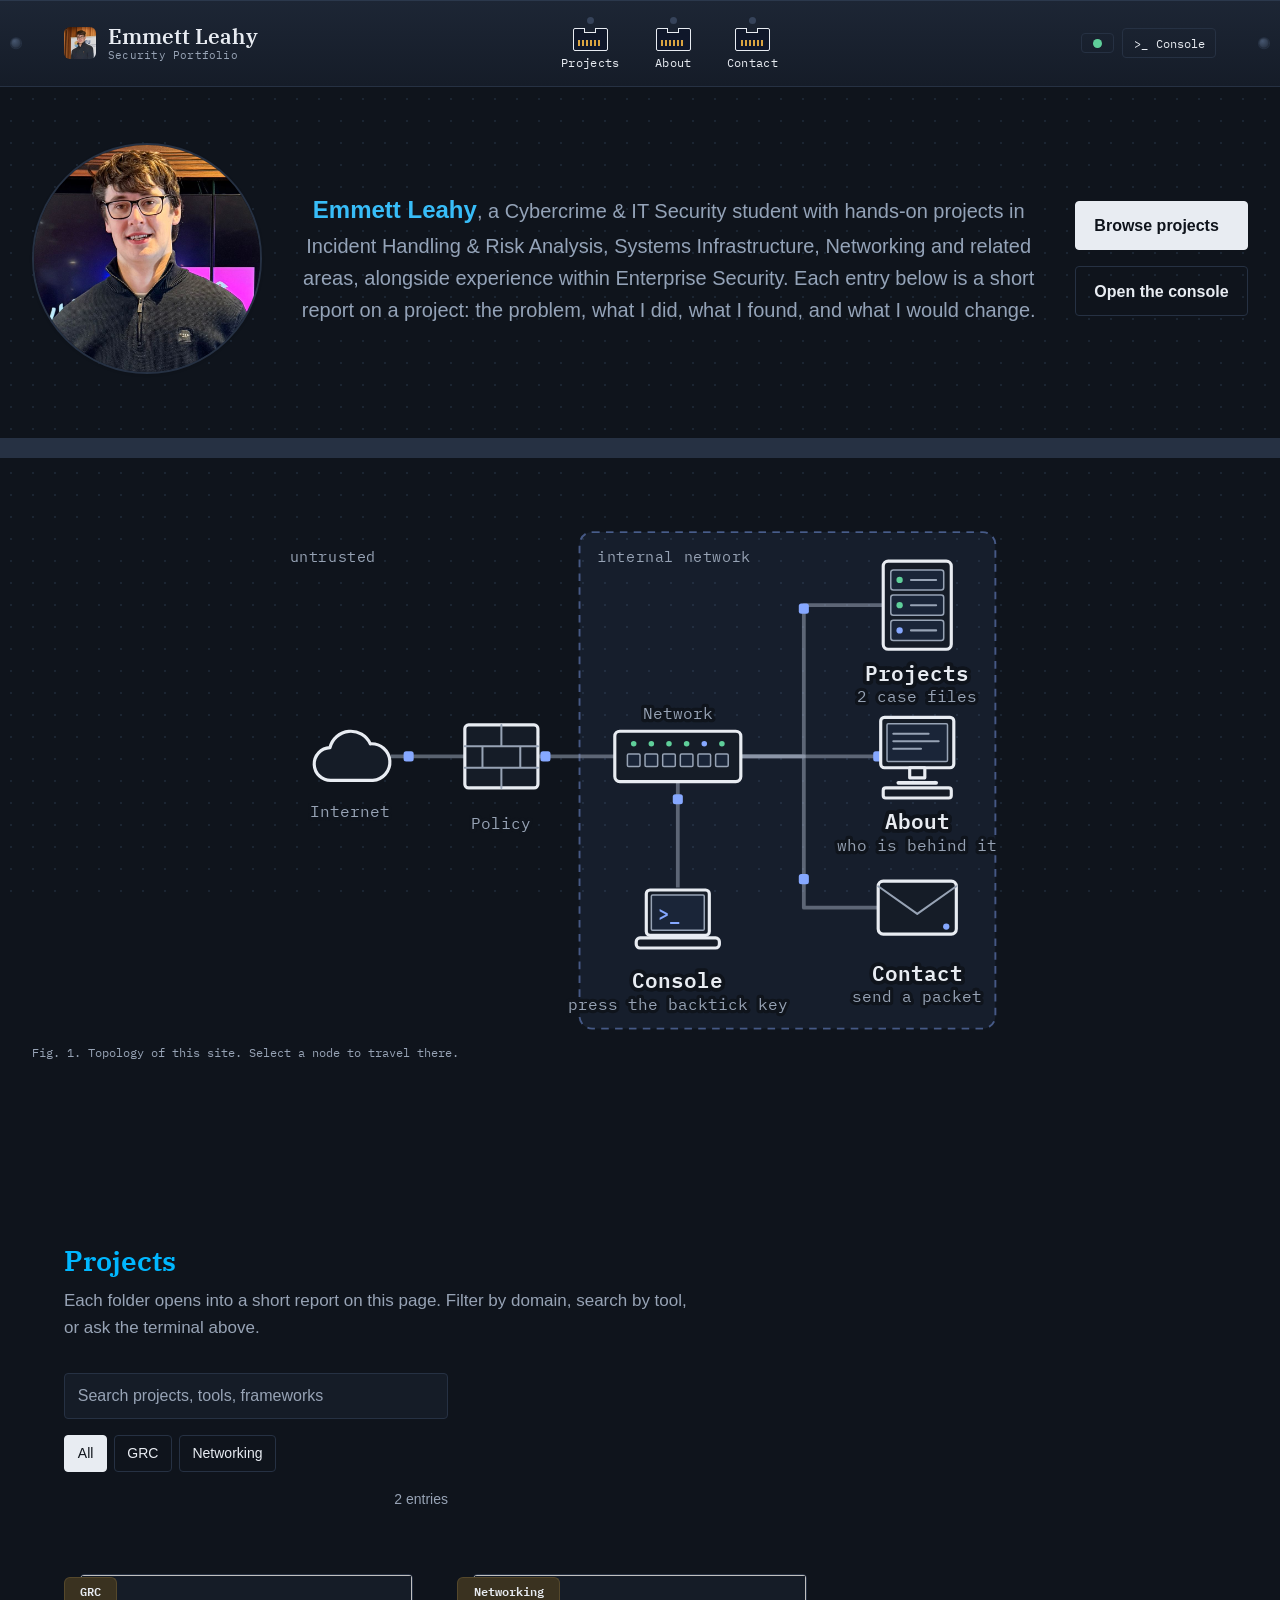
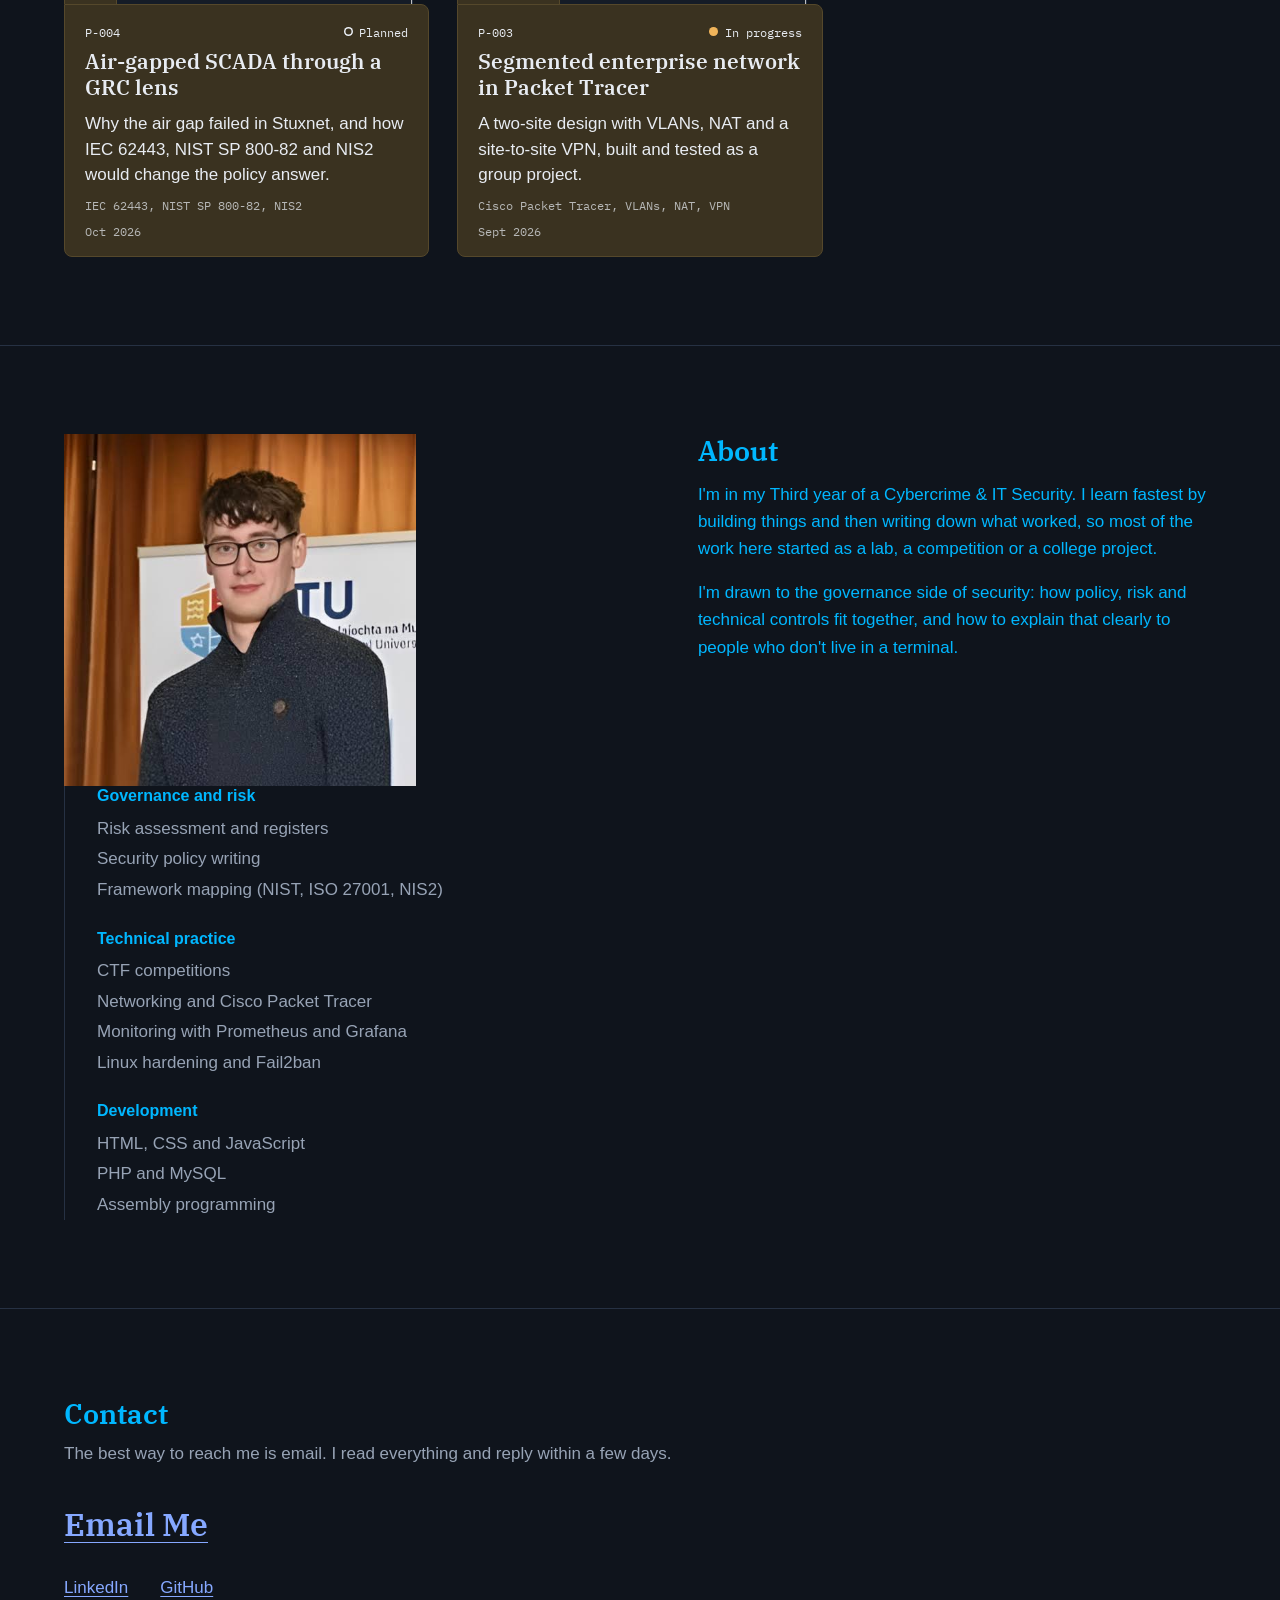
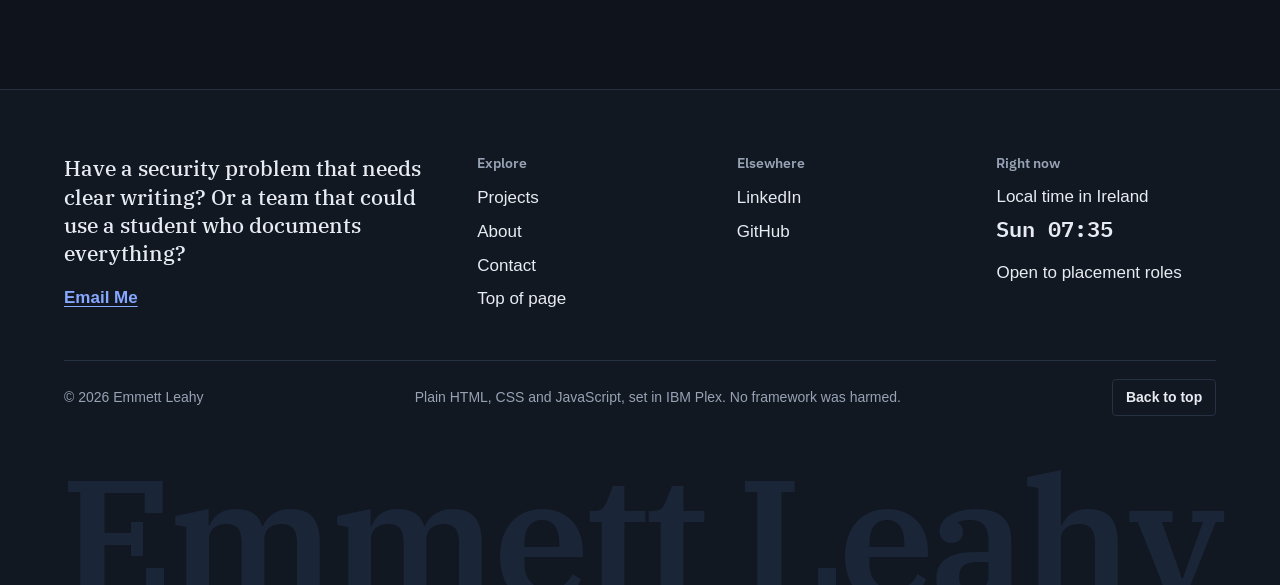
==== commit 52859629: "Update index.html" ====
--- a/index.html
+++ b/index.html
@@ -17,6 +17,7 @@
 
   <link rel="icon" href="images/Portfolio-Website.png" type="image/svg+xml">
   <link rel="preload" href="fonts/ibm-plex-serif-latin-600-normal.woff2" as="font" type="font/woff2" crossorigin>
+  <link rel="icon" type="image/x-icon" href="/images/Portfolio-Website.png">
   <link rel="stylesheet" href="css/style.css">
 
   <!-- Applies the saved theme before the page paints, so there is no flash. Leave as is. -->
--- a/css/style.css
+++ b/css/style.css
@@ -203,195 +203,78 @@
 .site-nav a:hover { color: var(--accent); text-decoration: underline; }
 
 /* ==========================================================================
-   4. HERO / ABOUT SECTION (3-Column Layout: Image | Centered Text | Buttons)
-   ========================================================================== */
+   4. HERO / ABOUT SECTION (3 columns: image | centred text | buttons)
+   ========================================================================== */
+.hero { padding-bottom: clamp(1rem, 3vw, 2rem); }
 
 .inline-container {
   display: grid;
-  grid-template-columns: auto 1fr auto; /* Col 1: Image, Col 2: Text (flexible), Col 3: Buttons */
+  grid-template-columns: auto minmax(0, 1fr) auto; /* image | text | buttons */
   align-items: center;
   gap: clamp(1.5rem, 3vw, 3rem);
-  padding-block: clamp(2rem, 5vw, 3.5rem) clamp(2.5rem, 6vw, 4rem);
+  /* Side padding so the content never touches the screen edge (mobile fix) */
+  padding: clamp(2rem, 5vw, 3.5rem) var(--gutter) clamp(2.5rem, 6vw, 4rem);
   border-bottom: 20px solid var(--rule);
 }
 
-/* Allows inner wrapper elements to act directly inside the .inline-container grid */
-.about-section,
-.about-section .container {
-  display: contents;
-}
-
-/* 1. Image on the Left */
+/* Lets the intro wrappers act directly as grid items of .inline-container */
+.about-section { display: contents; }
+
 .image-wrapper img {
   display: block;
-  width: clamp(5.5rem, 11vw, 8rem);
-  height: clamp(5.5rem, 11vw, 8rem);
+  width: clamp(7rem, 18vw, 15.6rem);
+  height: auto;
+  aspect-ratio: 1;
   border-radius: 50%;
   object-fit: cover;
-  border: 2px solid var(--rule, #d0d7de);
-  background-color: var(--surface, #f6f8fa);
+  border: 2px solid var(--rule);
+  background-color: var(--surface);
   box-shadow: 0 1px 3px rgba(0, 0, 0, 0.12);
-  flex-shrink: 0;
-}
-
-/* 2. Text in the Middle (Centered) */
-.text-wrapper {
-  text-align: center;
-  min-width: 0;
-  padding: 0 1rem;
-}
-
+}
+
+.text-wrapper { text-align: center; min-width: 0; }
 .text-wrapper p {
   margin: 0;
-  font-size: clamp(0.95rem, 0.9rem + 0.25vw, 1.1rem);
+  font-size: clamp(1rem, 0.9rem + 0.5vw, 1.25rem);
   line-height: 1.6;
-  color: var(--hero-text, #1f2328);
-}
-
+  color: var(--hero-text);
+}
 .text-wrapper strong {
+  display: inline-block;
   font-size: 1.2em;
   font-weight: 600;
-  color: var(--hero-name, #0969da);
-  display: inline-block;
-}
-
-/* 3. Buttons on the Right */
+  color: var(--hero-name);
+}
+
 .hero-actions {
   display: flex;
-  flex-direction: column; /* Stack buttons vertically on the right, or change to row if preferred */
-  gap: 0.75rem;
-  align-items: flex-end;
-  margin-top: 0;
-}
-
-/* ==========================================================================
-   RESPONSIVE STYLES (Mobile / Tablet Fallback)
-   ========================================================================== */
+  flex-direction: column;
+  align-items: stretch;
+  gap: 1rem;
+  margin: 0;
+}
+
+/* Tablet and mobile: single stacked column */
 @media (max-width: 55rem) {
   .inline-container {
-    grid-template-columns: 1fr; /* Switch to a single column stack on smaller screens */
+    grid-template-columns: minmax(0, 1fr);
+    justify-items: center;
     text-align: center;
-    justify-items: center;
   }
-
-  /* Restore normal layout flow for mobile stacking */
-  .about-section,
-  .about-section .container {
+  .about-section {
     display: flex;
     flex-direction: column;
     align-items: center;
-    gap: 1rem;
-  }
-
-  .text-wrapper {
-    text-align: center;
-    padding: 0;
-  }
-
-  .hero-actions {
-    flex-direction: row; /* Buttons side-by-side on mobile */
-    justify-content: center;
-    align-items: center;
+    gap: 1.25rem;
     width: 100%;
   }
-}
-
-/* ==========================================================================
-   4. HERO / ABOUT SECTION (3-Column Layout: Image | Centered Text | Buttons)
-   ========================================================================== */
-
-.inline-container {
-  display: grid;
-  grid-template-columns: auto 1fr auto; /* Col 1: Image, Col 2: Text (flexible), Col 3: Buttons */
-  align-items: center;
-  gap: clamp(1.5rem, 3vw, 3rem);
-  padding-block: clamp(2rem, 5vw, 3.5rem) clamp(2.5rem, 6vw, 4rem);
-  border-bottom: 20px solid var(--rule);
-}
-
-/* Allows inner wrapper elements to act directly inside the .inline-container grid */
-.about-section,
-.about-section .container {
-  display: contents;
-}
-
-/* 1. Image on the Left */
-.image-wrapper img {
-  display: block;
-  width:250px;
-  height:250px;
-  border-radius: 50%;
-  object-fit: cover;
-  border: 2px solid var(--rule, #d0d7de);
-  background-color: var(--surface, #f6f8fa);
-  box-shadow: 0 1px 3px rgba(0, 0, 0, 0.12);
-  flex-shrink: 0;
-}
-
-/* 2. Text in the Middle (Centered) */
-.text-wrapper {
-  text-align: center;
-  min-width: 0;
-  size:50px;
-}
-
-.text-wrapper p {
-  margin: 20px;
-  font-size: clamp(20px);
-  line-height: 1.6;
-  color: var(--hero-text, #1f2328);
-}
-
-.text-wrapper strong {
-  font-size: 1.2em;
-  font-weight: 600;
-  color: var(--hero-name, #0969da);
-  display: inline-block;
-}
-
-/* 3. Buttons on the Right */
-.hero-actions {
-  display: flex;
-  flex-direction: column; /* Stack buttons vertically on the right, or change to row if preferred */
-  gap: 20px;
-  align-items: flex-end;
-  margin-top: 0;
-  padding:50px;
-}
-
-/* ==========================================================================
-   RESPONSIVE STYLES (Mobile / Tablet Fallback)
-   ========================================================================== */
-@media (max-width: 55rem) {
-  .inline-container {
-    grid-template-columns: 1fr; /* Switch to a single column stack on smaller screens */
-    text-align: center;
-    justify-items: center;
-  }
-
-  /* Restore normal layout flow for mobile stacking */
-  .about-section,
-  .about-section .container {
-    display: flex;
-    flex-direction: column;
-    align-items: center;
-    gap: 1rem;
-  }
-
-  .text-wrapper {
-    text-align: center;
-    padding: 0;
-  }
-
   .hero-actions {
-    flex-direction: row; /* Buttons side-by-side on mobile */
+    flex-direction: row;
+    flex-wrap: wrap;
     justify-content: center;
-    align-items: center;
     width: 100%;
   }
 }
-
-
 
 /* "At a glance" sheet */
 .glance {
@@ -611,6 +494,7 @@
   display: grid; grid-template-columns: minmax(0, 1.1fr) minmax(0, 1fr);
   gap: clamp(2rem, 5vw, 4rem); align-items: start;
 }
+.avatar { display: block; width: 100%; max-width: 22rem; height: auto; padding: 0; }
 .about-text { max-width: 36rem; }
 .about-text h2 { font-family: var(--font-serif); font-size: var(--text-xl); font-weight: 600; margin-bottom: 0.8rem; }
 
@@ -780,12 +664,12 @@
 
 /* ---- Hero: network map ---- */
 .netmap {
-  padding: clamp(3rem, 8vw, 6rem) clamp(2rem, 6vw, 5rem); 
+  margin: 0;
+  padding: clamp(2rem, 6vw, 4rem) var(--gutter);
   box-sizing: border-box;
   width: 100%;
 }
-
-.netmap svg { display: flex; justify-content: center; align-items:center; height: 50%; }
+.netmap svg { display: block; width: 100%; max-width: 46rem; height: auto; margin-inline: auto; }
 .netmap figcaption { margin-top: 0.4rem; font: 400 0.72rem var(--font-mono); color: var(--muted); }
 .nm-line { fill: none; stroke: color-mix(in srgb, var(--muted) 55%, transparent); stroke-width: 3; stroke-linejoin: round; transition: stroke 0.25s; }
 .nm-shape { fill: var(--surface); stroke: var(--ink); stroke-width: 2.5; stroke-linejoin: round; transition: stroke 0.25s; }
@@ -815,7 +699,7 @@
   @keyframes fade-in { from { opacity: 0; } }
 }
 @media (prefers-reduced-motion: reduce) { .nm-packets { display: none; } }
-@media (max-width: 40rem) { .nm-text { font-size: 21px; } .nm-sub { font-size: 16px; } .netmap { padding: 0.6rem 0.5rem 0.4rem; } }
+@media (max-width: 40rem) { .nm-text { font-size: 21px; } .nm-sub { font-size: 16px; } .netmap { padding: 1.25rem var(--gutter); } }
 
 /* ---- Console drawer ---- */
 .console {
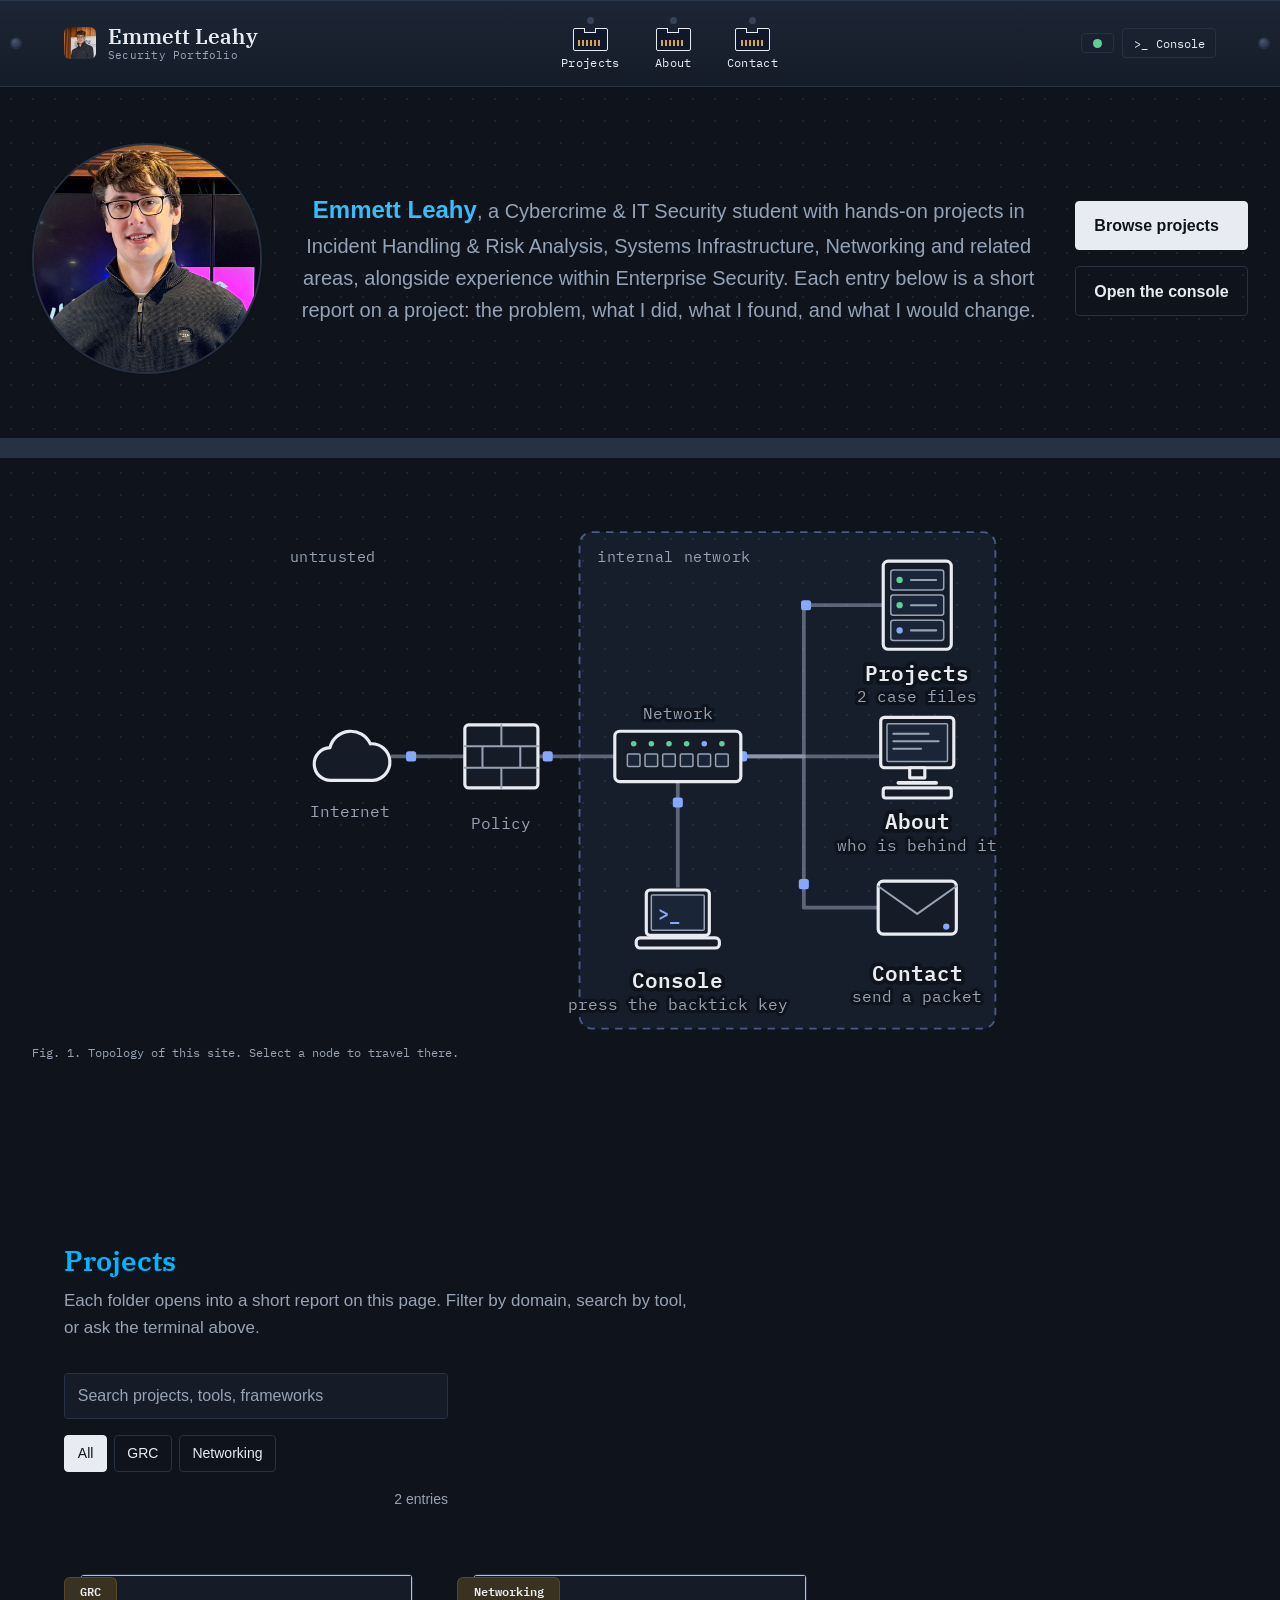
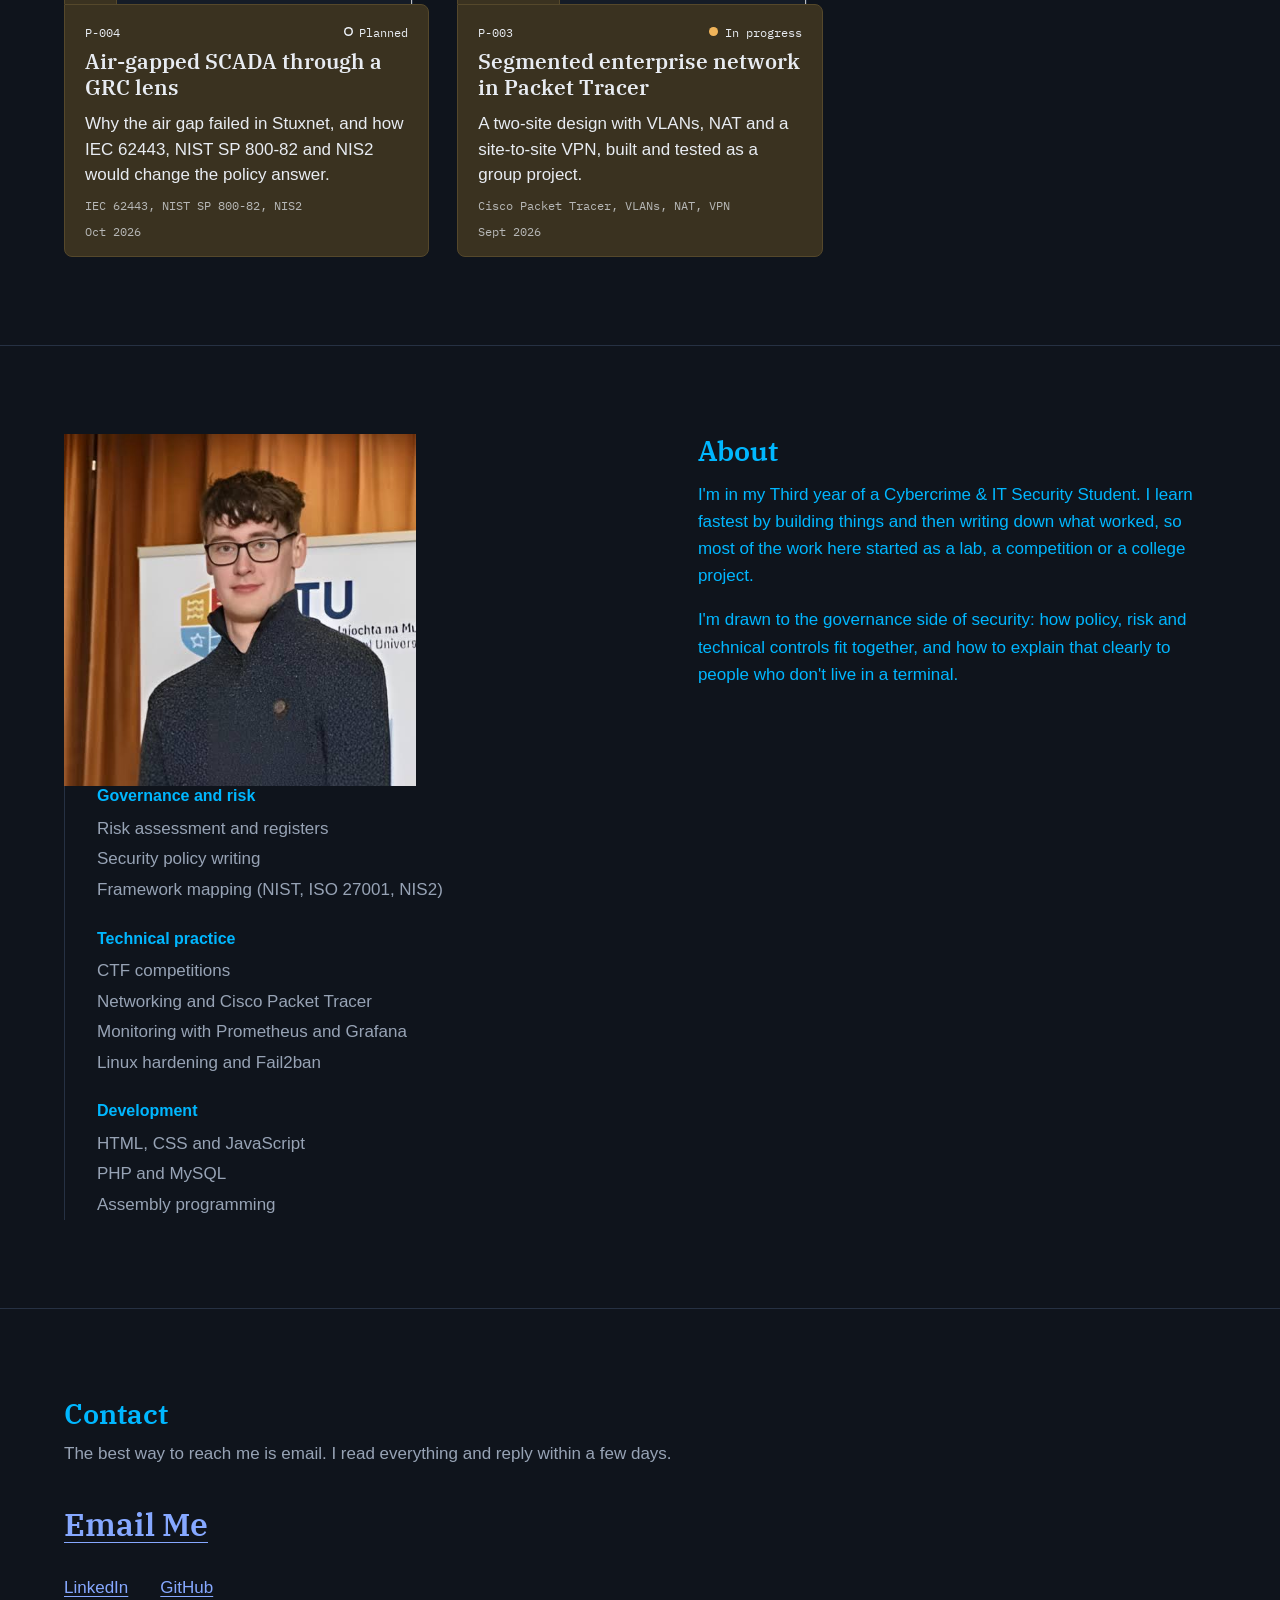
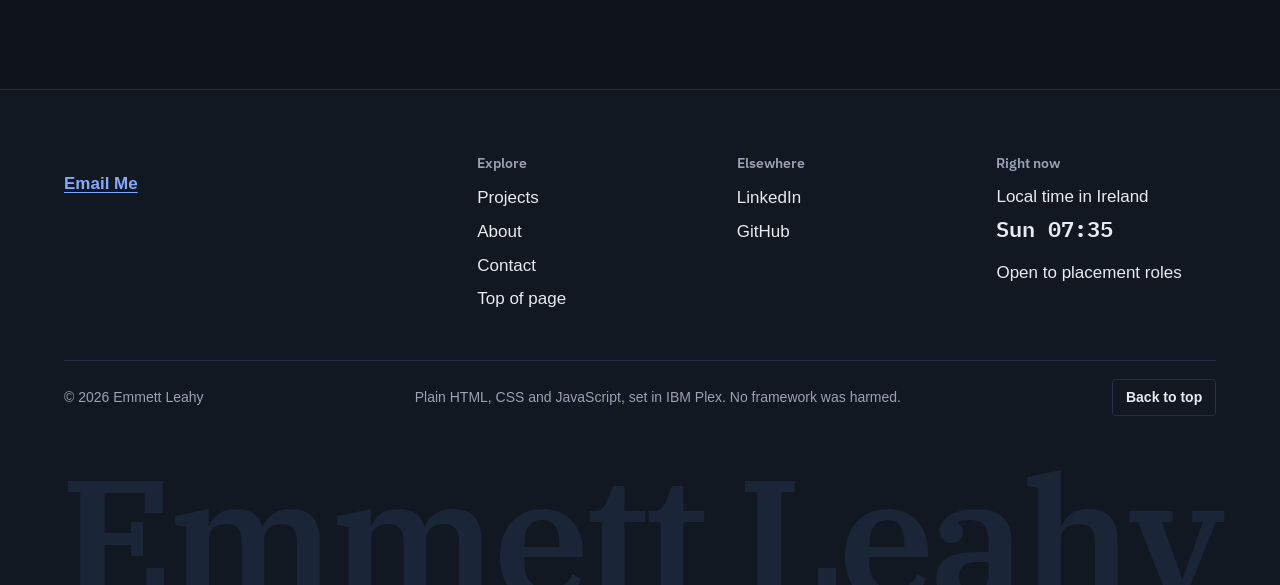
==== commit 3ecdea65: "Update index.html" ====
--- a/index.html
+++ b/index.html
@@ -215,7 +215,7 @@
             <h2 id="about-title">About</h2>
             <!-- EDIT: your story, in your own words -->
             <p>
-              I'm in my Third year of a Cybercrime & IT Security. I learn fastest by building
+              I'm in my Third year of a Cybercrime & IT Security Student. I learn fastest by building
               things and then writing down what worked, so most of the work here started as a lab, a
               competition or a college project.
             </p>
@@ -265,7 +265,7 @@
           <p class="lead">The best way to reach me is email. I read everything and reply within a few days.</p>
         </div>
         <!-- EDIT: replace the placeholder address and profile links -->
-        <a class="contact-email" href="mailto:leahyemmett@protonmail.com">Email Me</a>
+        <a class="contact-email" href="mailto:">Email Me</a>
         <ul class="contact-list">
           <li><a href="https://www.linkedin.com/in/emmettleahy/" rel="noopener">LinkedIn</a></li>
           <li><a href="https://github.com/leahye2" rel="noopener">GitHub</a></li>
@@ -281,7 +281,7 @@
     <div class="container footer-grid">
       <div>
         <!-- EDIT: the closing line -->
-        <p class="footer-lead">Have a security problem that needs clear writing? Or a team that could use a student who documents everything?</p>
+        <p class="footer-lead"></p>
         <a class="footer-mail" id="footer-mail" href="#contact">Get in touch</a>
       </div>
       <nav class="footer-col" aria-label="Footer">
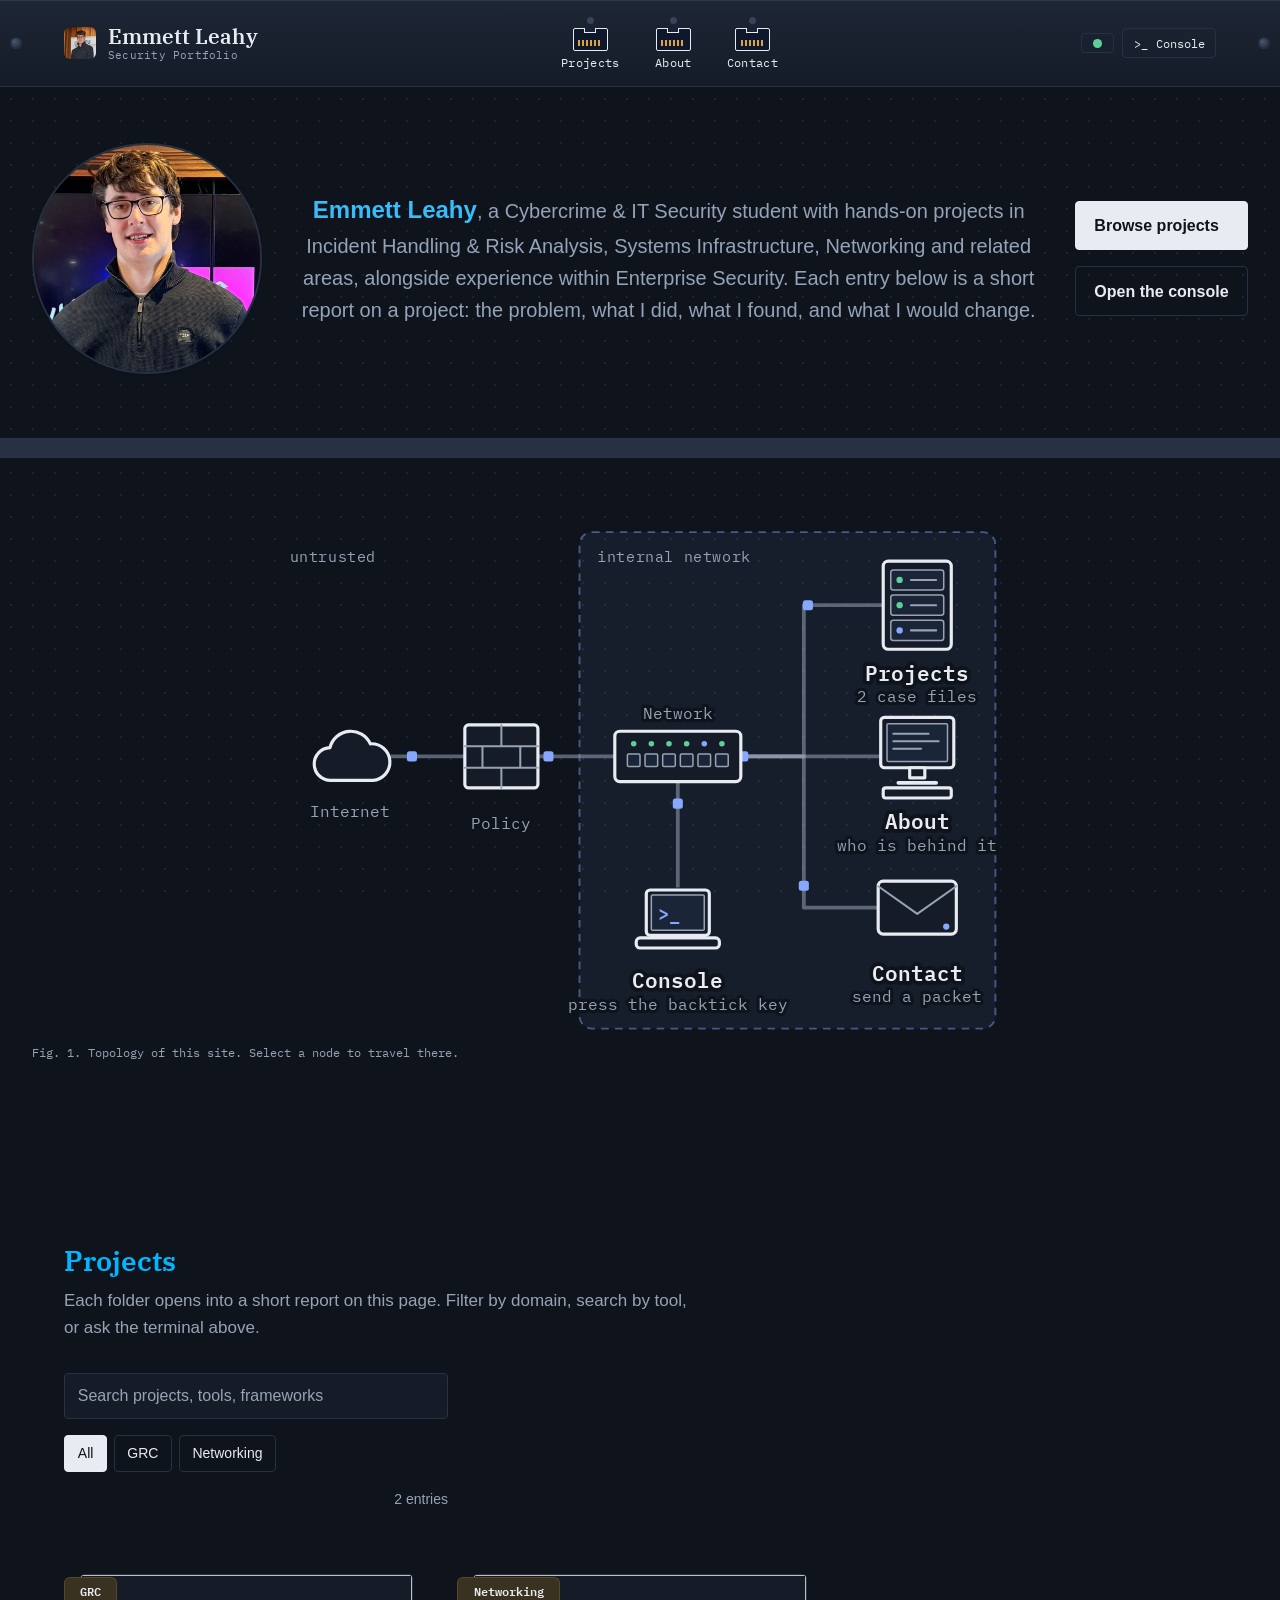
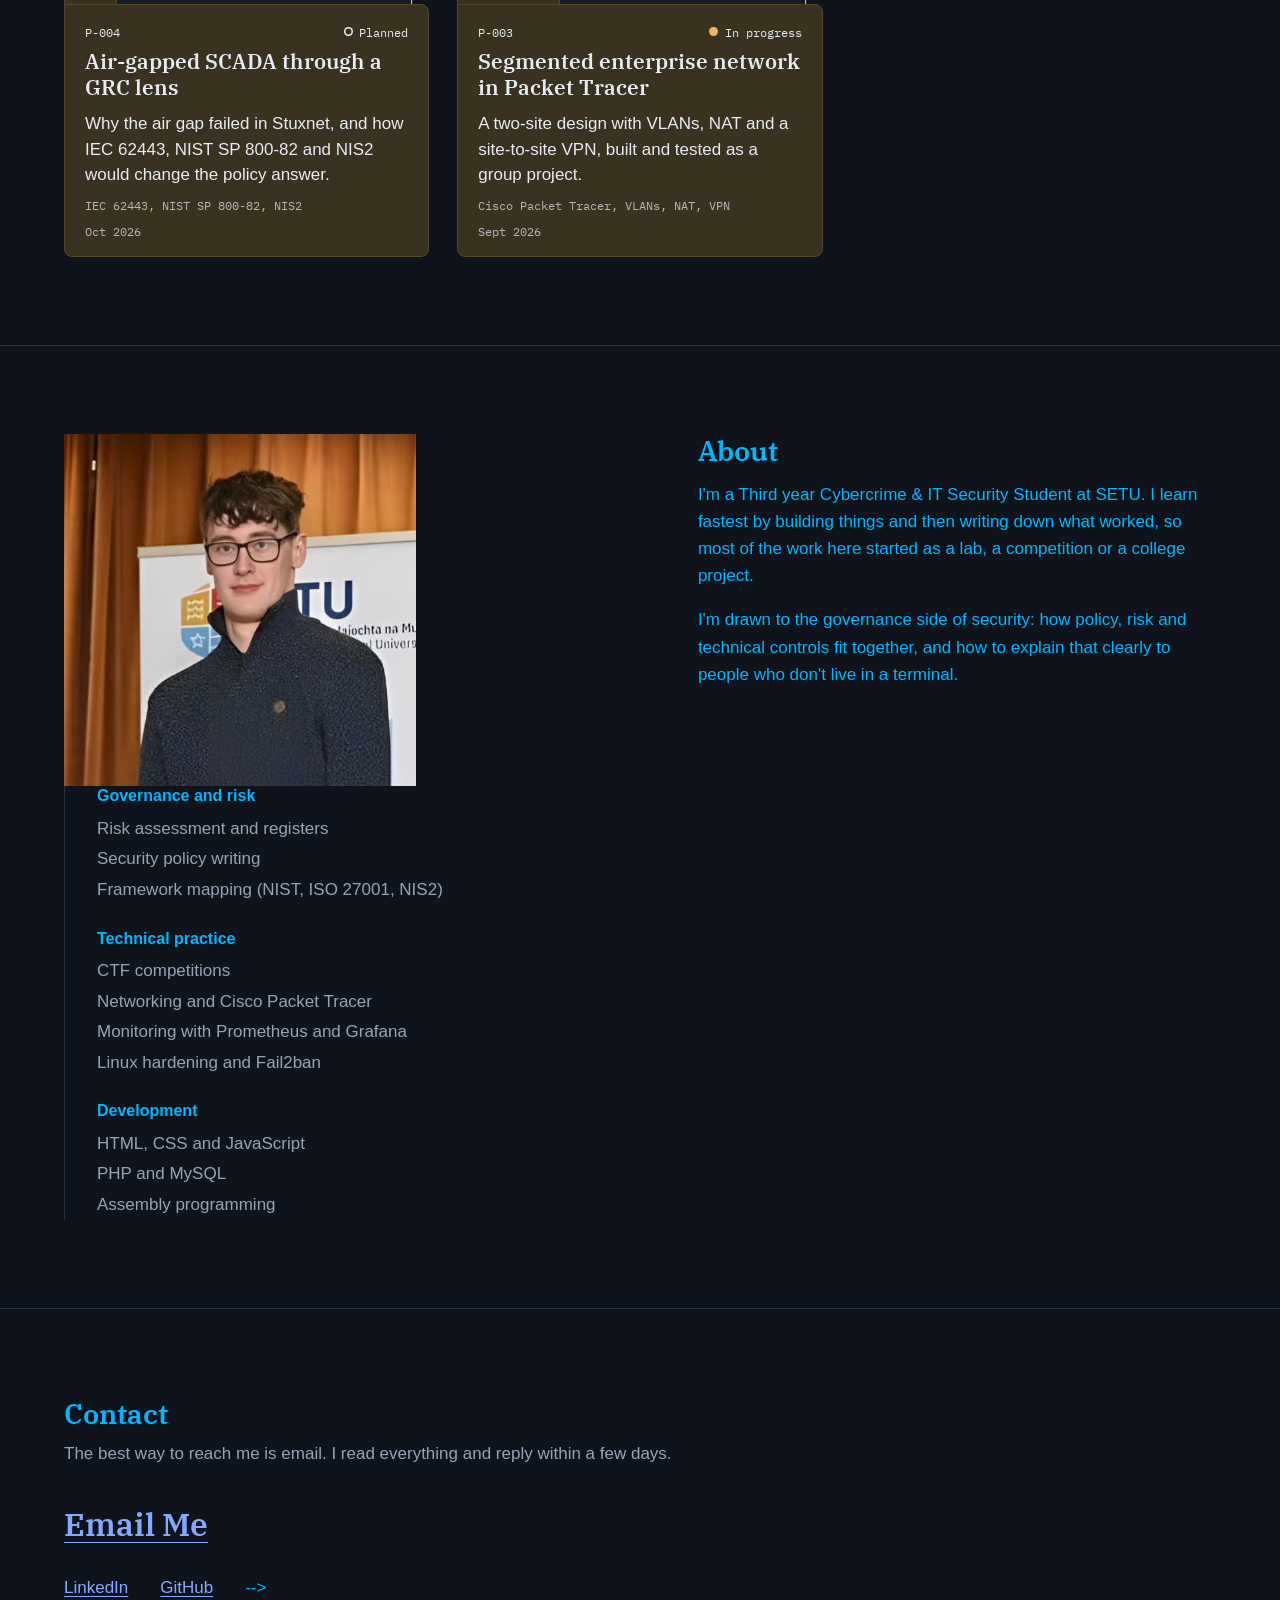
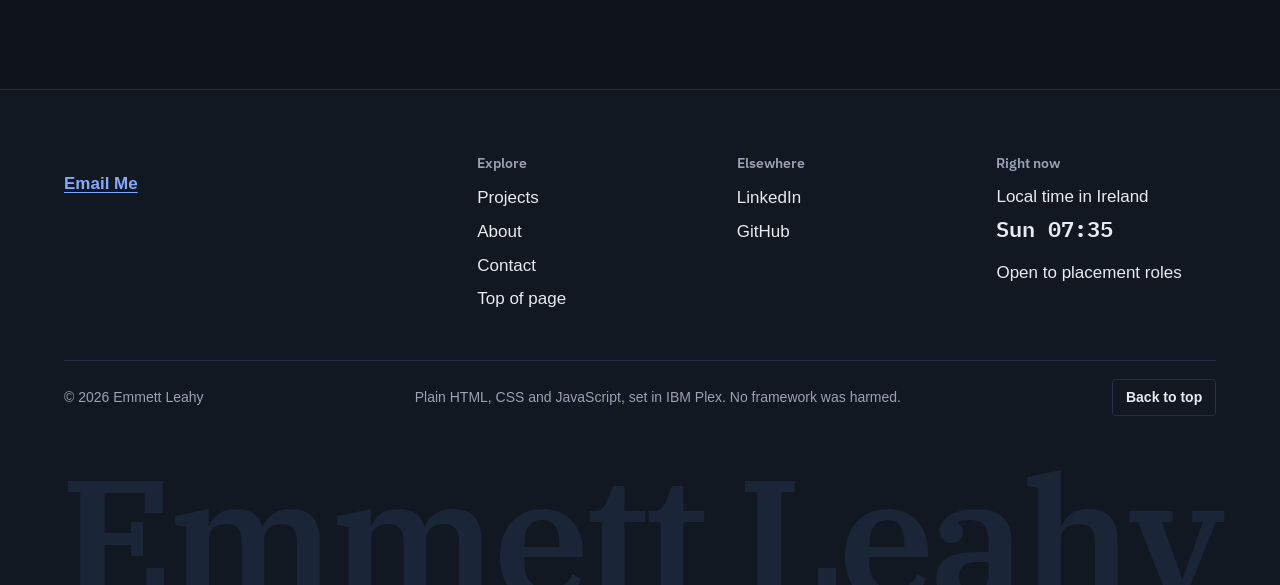
==== commit b511bb82: "Update index.html" ====
--- a/index.html
+++ b/index.html
@@ -37,7 +37,7 @@
   <header class="site-header" id="site-header">
     <div class="progress" id="progress" aria-hidden="true"></div>
     <div class="container header-row">
-      <!-- EDIT: your name and the small line under it -->
+      <!-- Name and the small line under it -->
       <a class="brand" href="#top">
         <img class="brand-mark" src="images/images.jpeg" width="32" height="32" alt="">
         <span class="brand-text">
@@ -209,13 +209,12 @@
     <section class="section" id="about" aria-labelledby="about-title">
       <div class="container">
         <div class="about-grid">
-          <!-- EDIT: swap images/avatar.svg for your own photo, e.g. images/profile.jpg, and update the src -->
           <img class="avatar" src="images/images.jpeg" width="352" height="352" alt="Portrait of Emmett Leahy">
           <div class="about-text">
             <h2 id="about-title">About</h2>
-            <!-- EDIT: your story, in your own words -->
+            <!-- Brief background about me -->
             <p>
-              I'm in my Third year of a Cybercrime & IT Security Student. I learn fastest by building
+              I'm a Third year Cybercrime & IT Security Student at SETU. I learn fastest by building
               things and then writing down what worked, so most of the work here started as a lab, a
               competition or a college project.
             </p>
@@ -265,12 +264,10 @@
           <p class="lead">The best way to reach me is email. I read everything and reply within a few days.</p>
         </div>
         <!-- EDIT: replace the placeholder address and profile links -->
-        <a class="contact-email" href="mailto:">Email Me</a>
+        <a class="contact-email" href="mailto:emmettleahy404@protonmail.com">Email Me</a>
         <ul class="contact-list">
           <li><a href="https://www.linkedin.com/in/emmettleahy/" rel="noopener">LinkedIn</a></li>
           <li><a href="https://github.com/leahye2" rel="noopener">GitHub</a></li>
-          <!-- Add your CV: put a PDF in a "cv" folder, then remove the comment markers around this line.
-          <li><a href="cv/emmett-leahy-cv.pdf">CV (PDF)</a></li>
           -->
         </ul>
       </div>
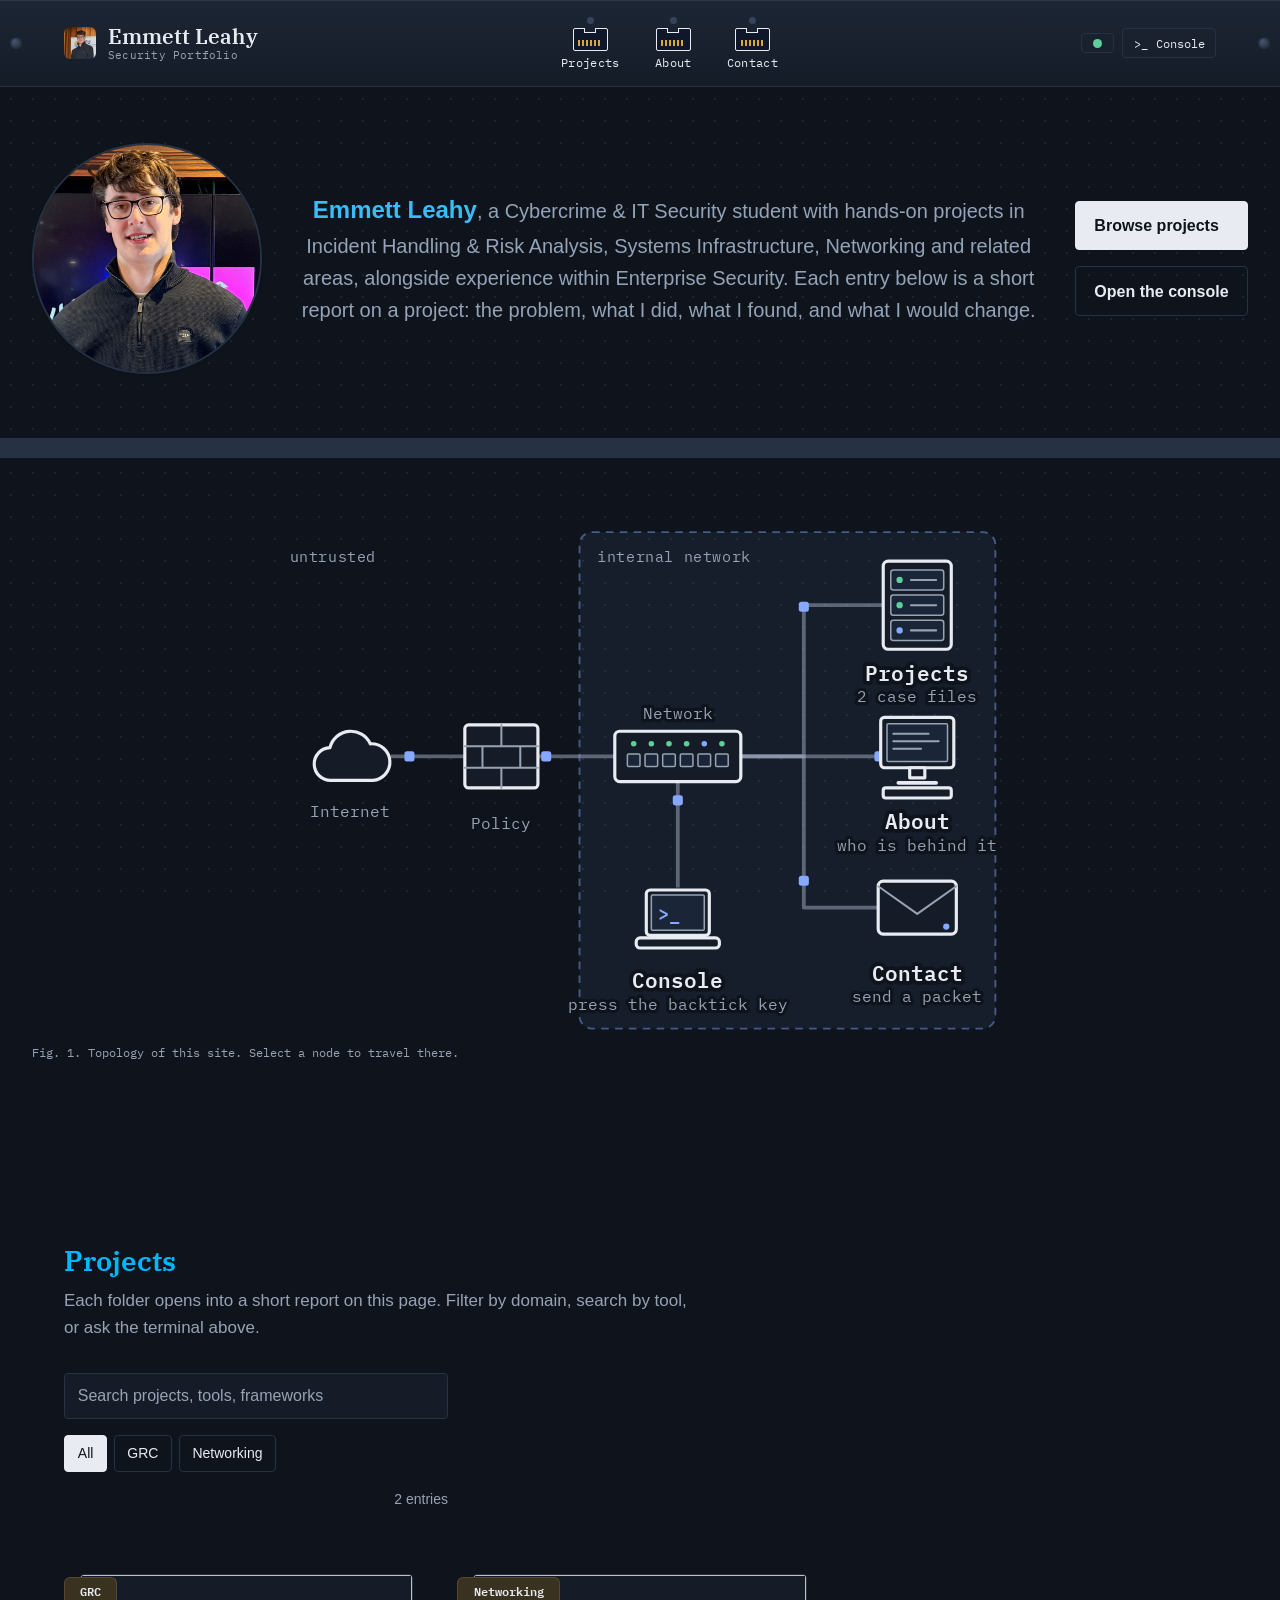
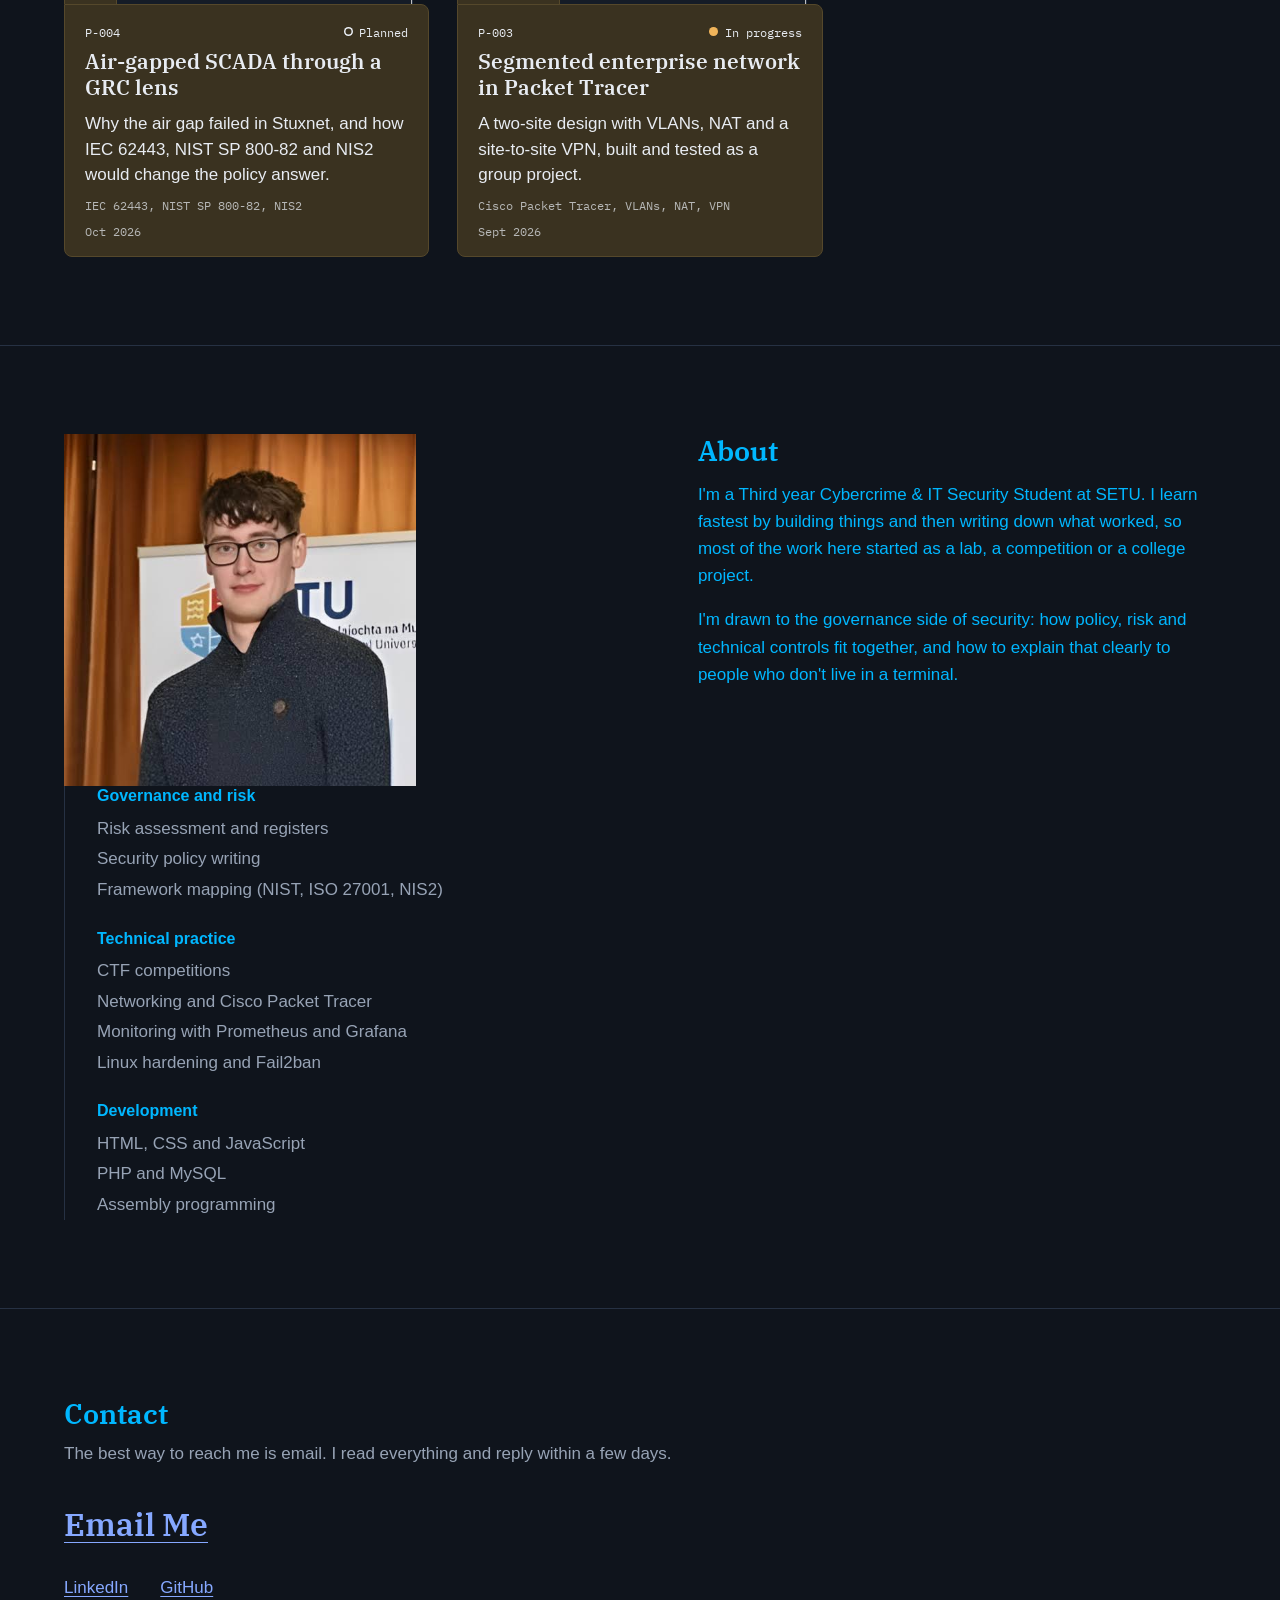
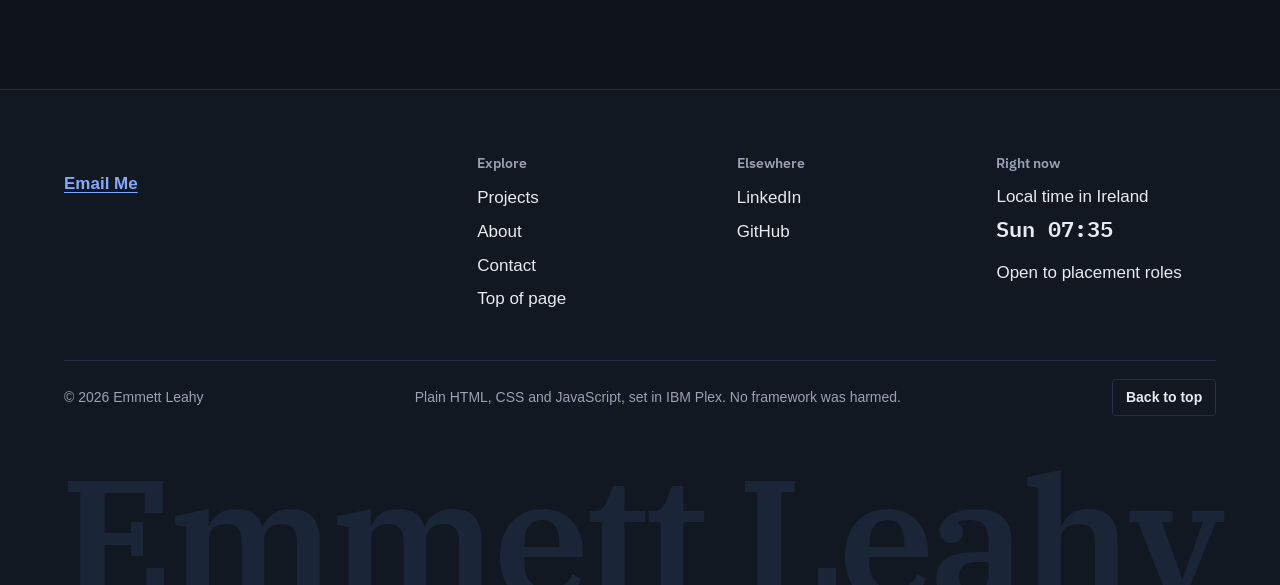
==== commit edf5c5ce: "Update index.html" ====
--- a/index.html
+++ b/index.html
@@ -268,7 +268,6 @@
         <ul class="contact-list">
           <li><a href="https://www.linkedin.com/in/emmettleahy/" rel="noopener">LinkedIn</a></li>
           <li><a href="https://github.com/leahye2" rel="noopener">GitHub</a></li>
-          -->
         </ul>
       </div>
     </section>
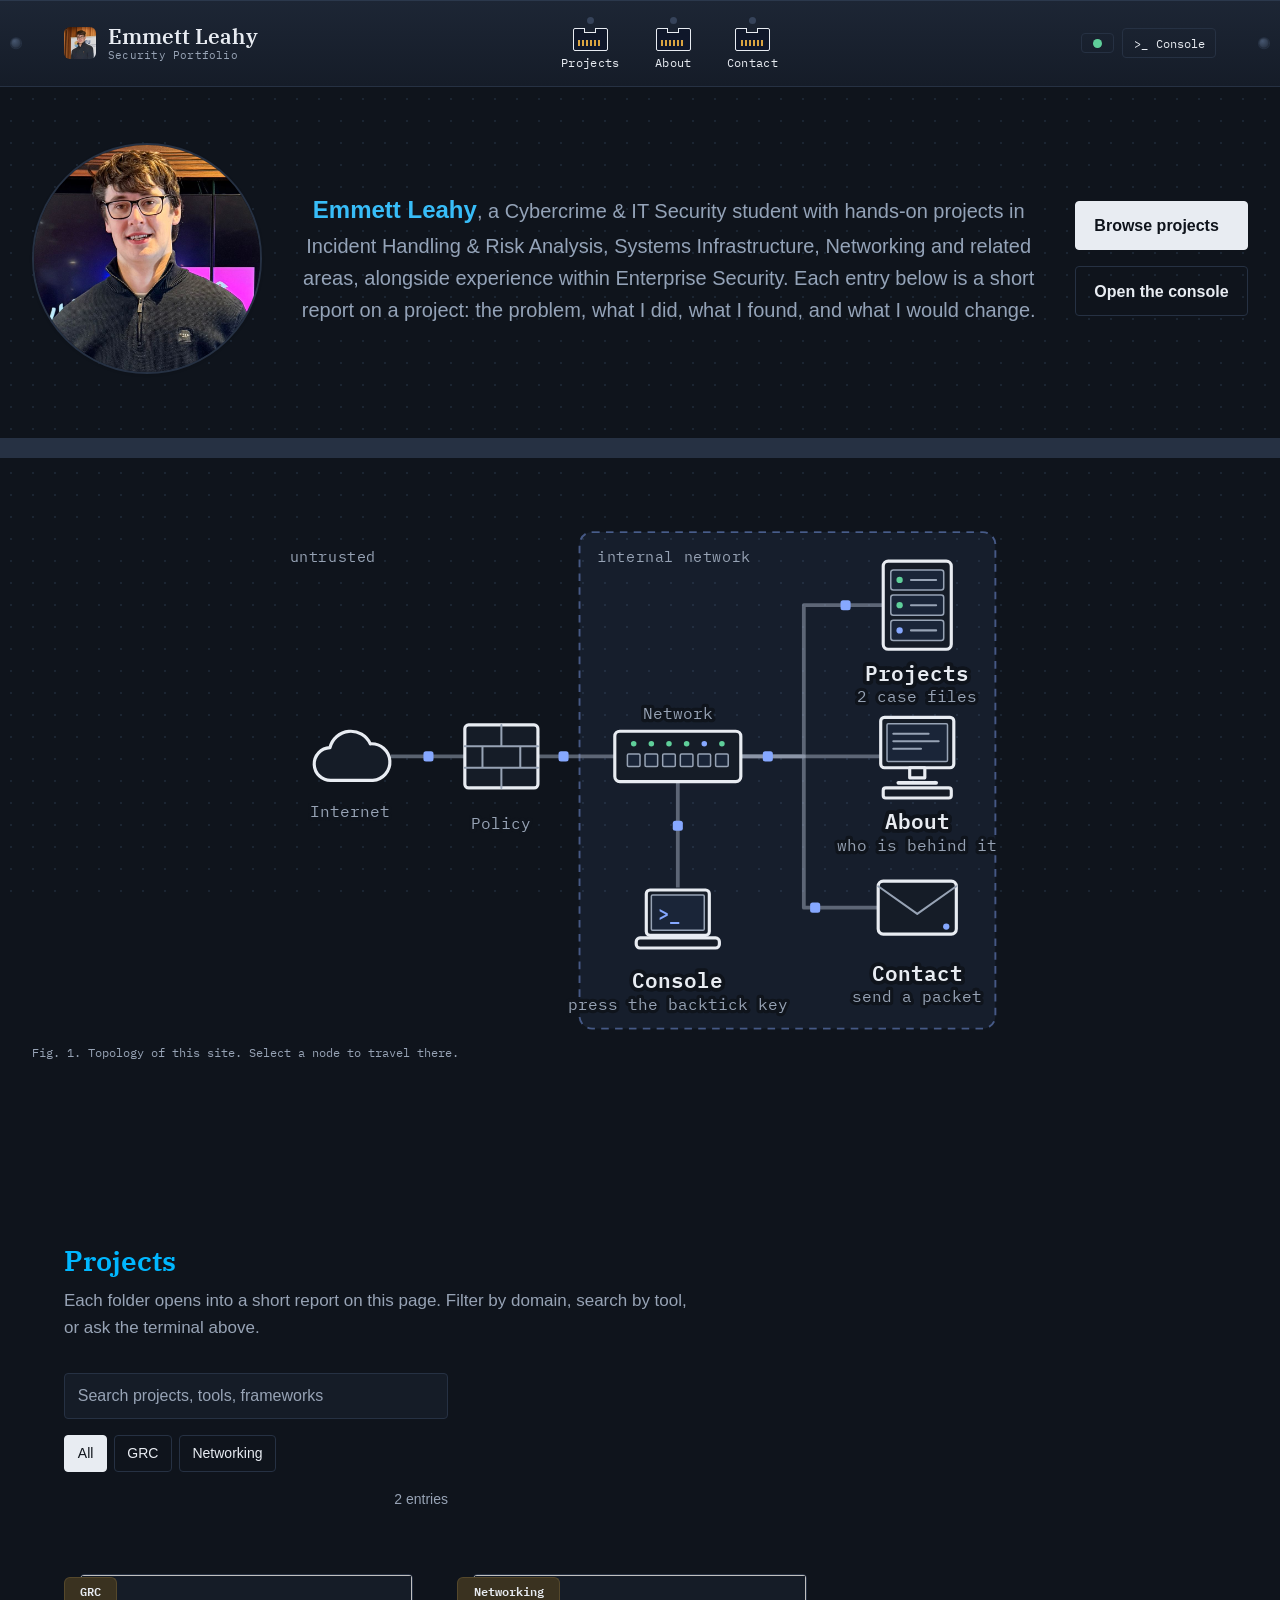
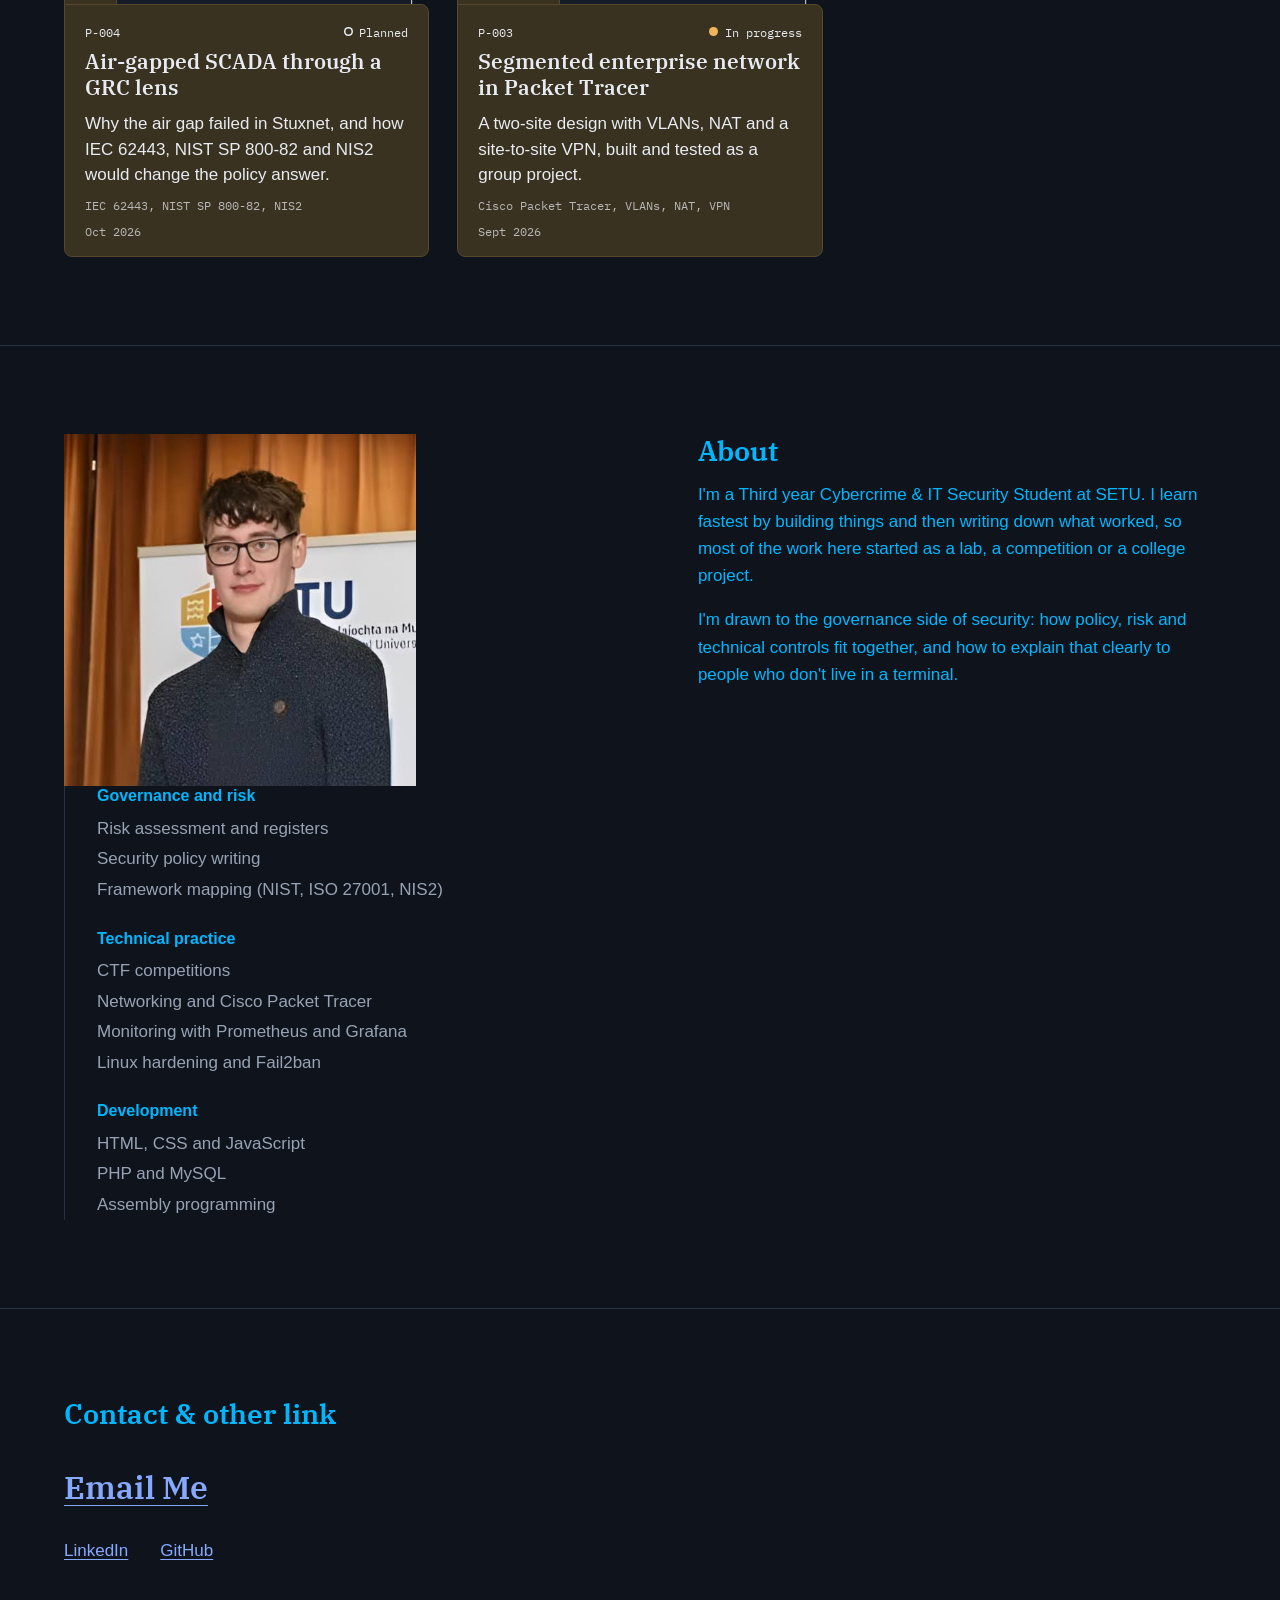
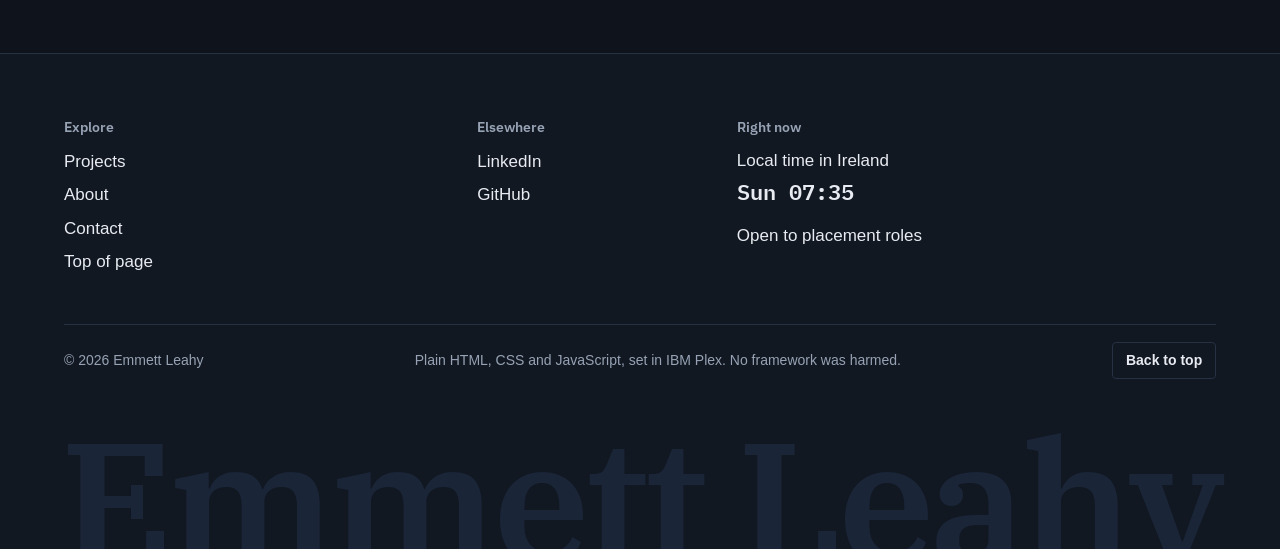
==== commit f873c852: "Update index.html" ====
--- a/index.html
+++ b/index.html
@@ -260,10 +260,9 @@
     <section class="section" id="contact" aria-labelledby="contact-title">
       <div class="container">
         <div class="section-head">
-          <h2 id="contact-title">Contact</h2>
-          <p class="lead">The best way to reach me is email. I read everything and reply within a few days.</p>
-        </div>
-        <!-- EDIT: replace the placeholder address and profile links -->
+          <h2 id="contact-title">Contact & other link</h2>
+        </div>
+        <!-- EDIT: Contact Details -->
         <a class="contact-email" href="mailto:emmettleahy404@protonmail.com">Email Me</a>
         <ul class="contact-list">
           <li><a href="https://www.linkedin.com/in/emmettleahy/" rel="noopener">LinkedIn</a></li>
@@ -275,11 +274,6 @@
 
   <footer class="site-footer">
     <div class="container footer-grid">
-      <div>
-        <!-- EDIT: the closing line -->
-        <p class="footer-lead"></p>
-        <a class="footer-mail" id="footer-mail" href="#contact">Get in touch</a>
-      </div>
       <nav class="footer-col" aria-label="Footer">
         <h2>Explore</h2>
         <ul><li><a href="#projects">Projects</a></li><li><a href="#about">About</a></li><li><a href="#contact">Contact</a></li><li><a href="#top">Top of page</a></li></ul>
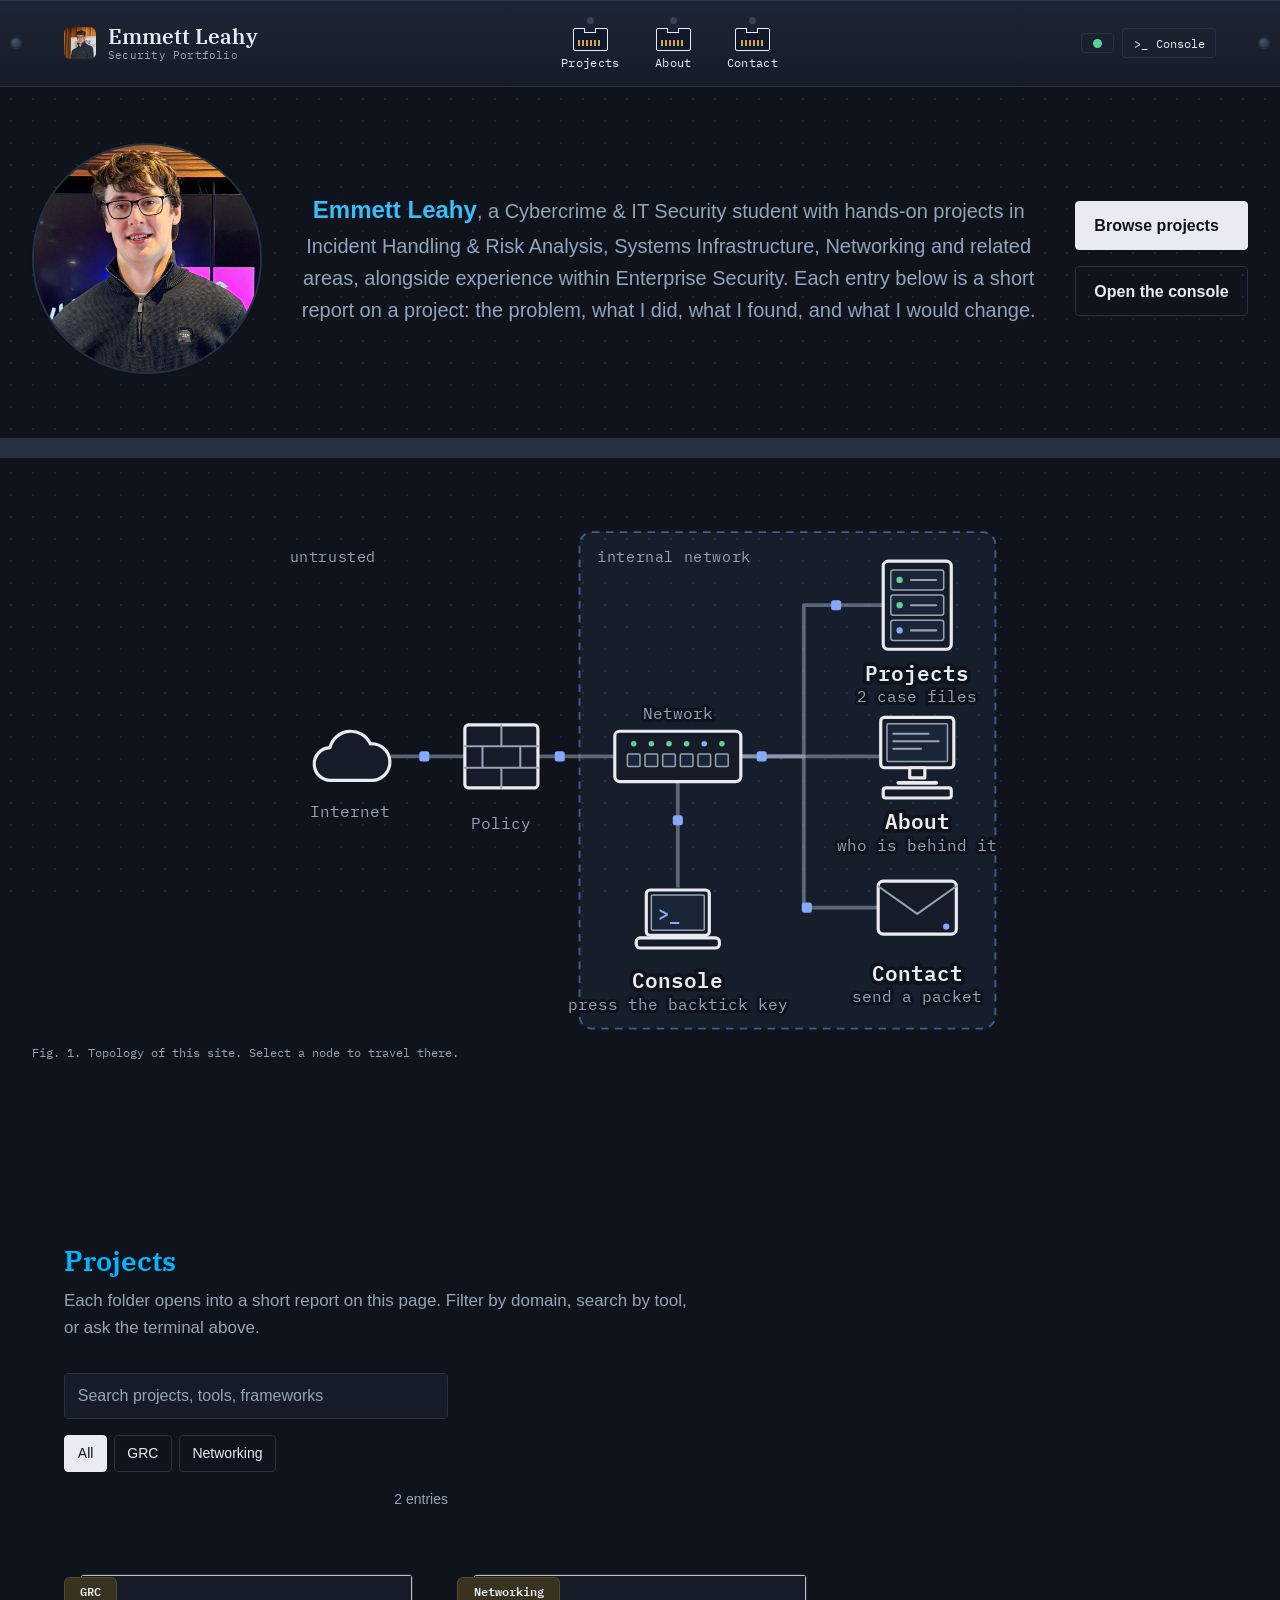
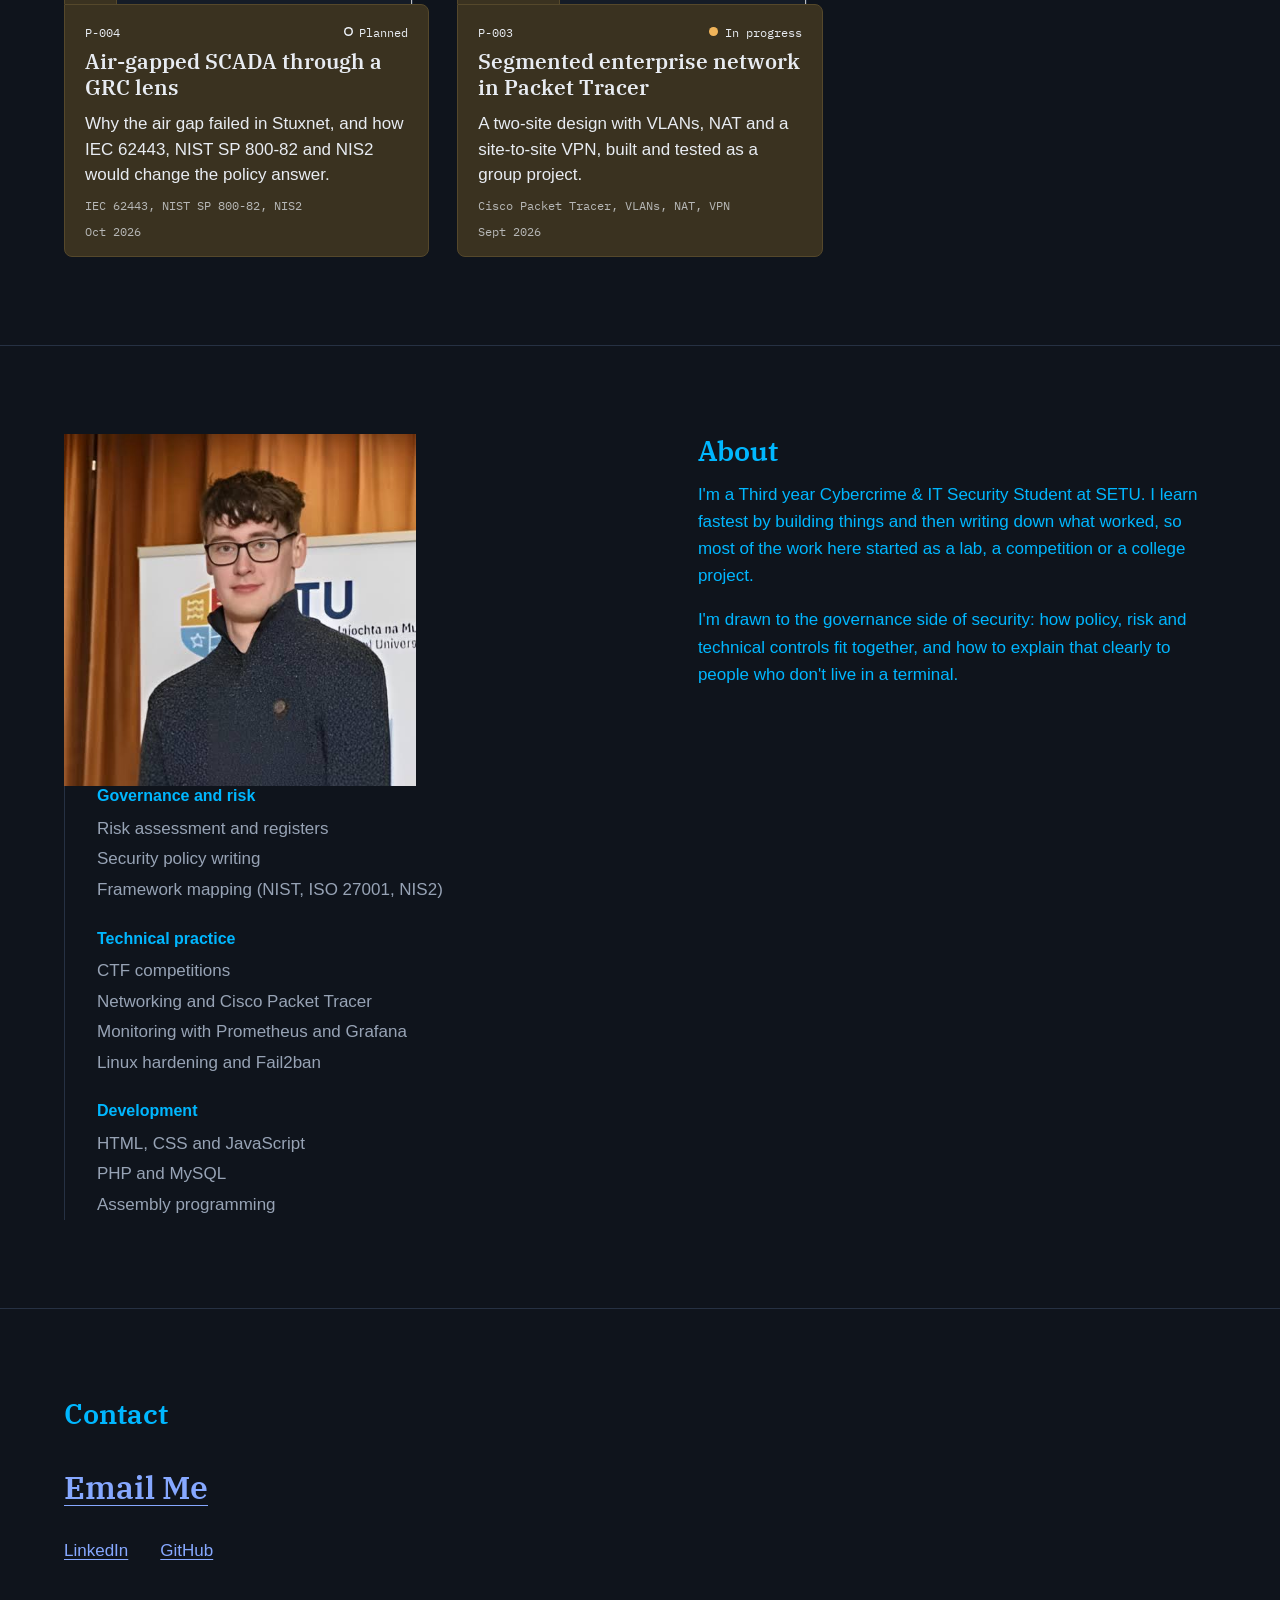
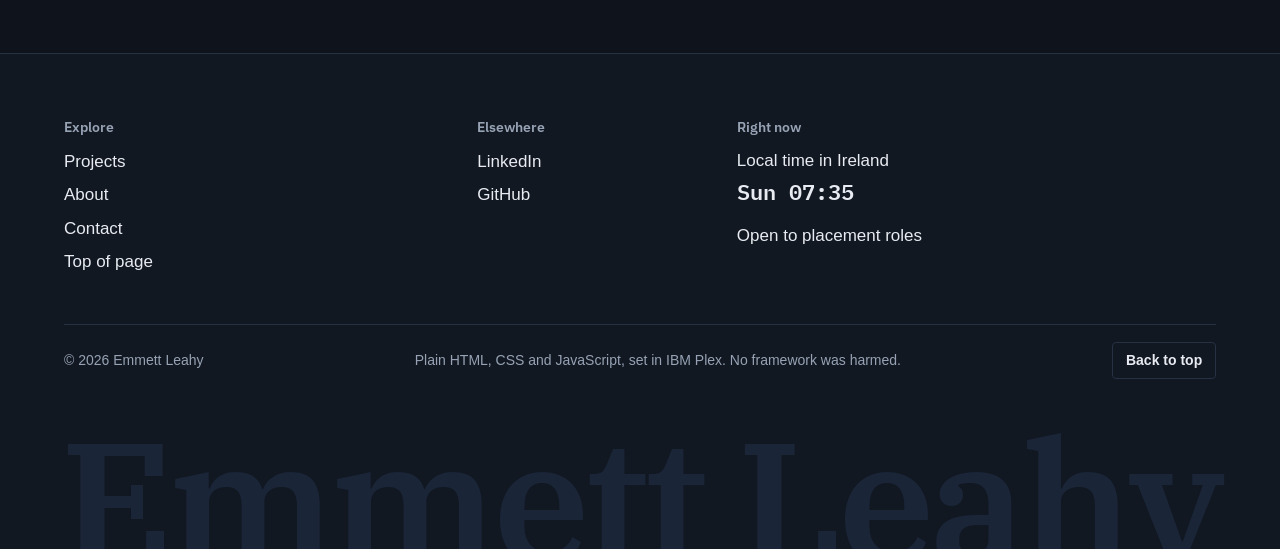
==== commit 7423521d: "Update index.html" ====
--- a/index.html
+++ b/index.html
@@ -14,6 +14,13 @@
   <meta property="og:title" content="Emmett Leahy | Cybersecurity Portfolio">
   <meta property="og:description" content="Security projects written up as short reports.">
   <meta property="og:url" content="https://emmettleahy.ie/">
+
+  <!-- Favicon:-->
+<link rel="icon" href="/favicon.ico" sizes="any">
+<link rel="icon" type="image/png" href="/favicon-48x48.png" sizes="48x48">
+<link rel="icon" type="image/png" href="/favicon-96x96.png" sizes="96x96">
+<link rel="icon" type="image/png" href="/favicon-192x192.png" sizes="192x192">
+<link rel="apple-touch-icon" href="/apple-touch-icon.png">
 
   <link rel="icon" href="images/Portfolio-Website.png" type="image/svg+xml">
   <link rel="preload" href="fonts/ibm-plex-serif-latin-600-normal.woff2" as="font" type="font/woff2" crossorigin>
@@ -260,7 +267,7 @@
     <section class="section" id="contact" aria-labelledby="contact-title">
       <div class="container">
         <div class="section-head">
-          <h2 id="contact-title">Contact & other link</h2>
+          <h2 id="contact-title">Contact </h2>
         </div>
         <!-- EDIT: Contact Details -->
         <a class="contact-email" href="mailto:emmettleahy404@protonmail.com">Email Me</a>
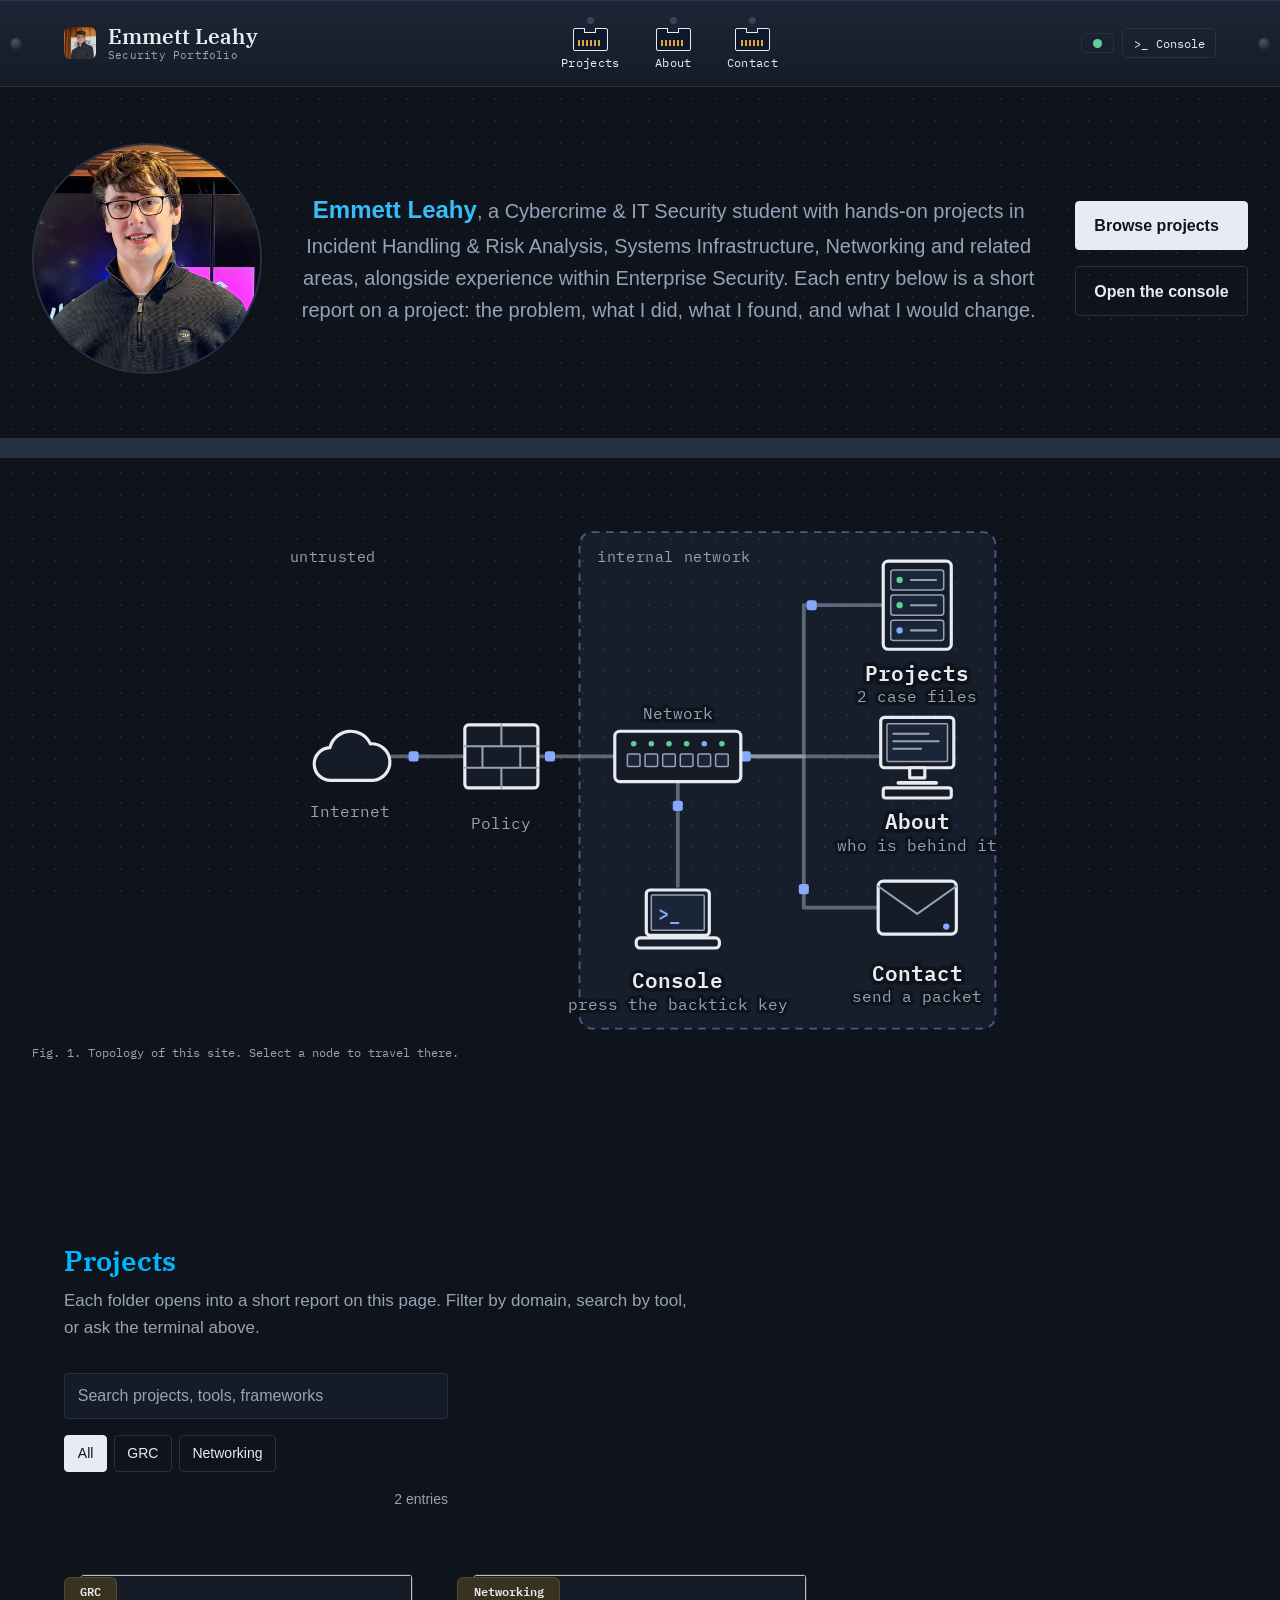
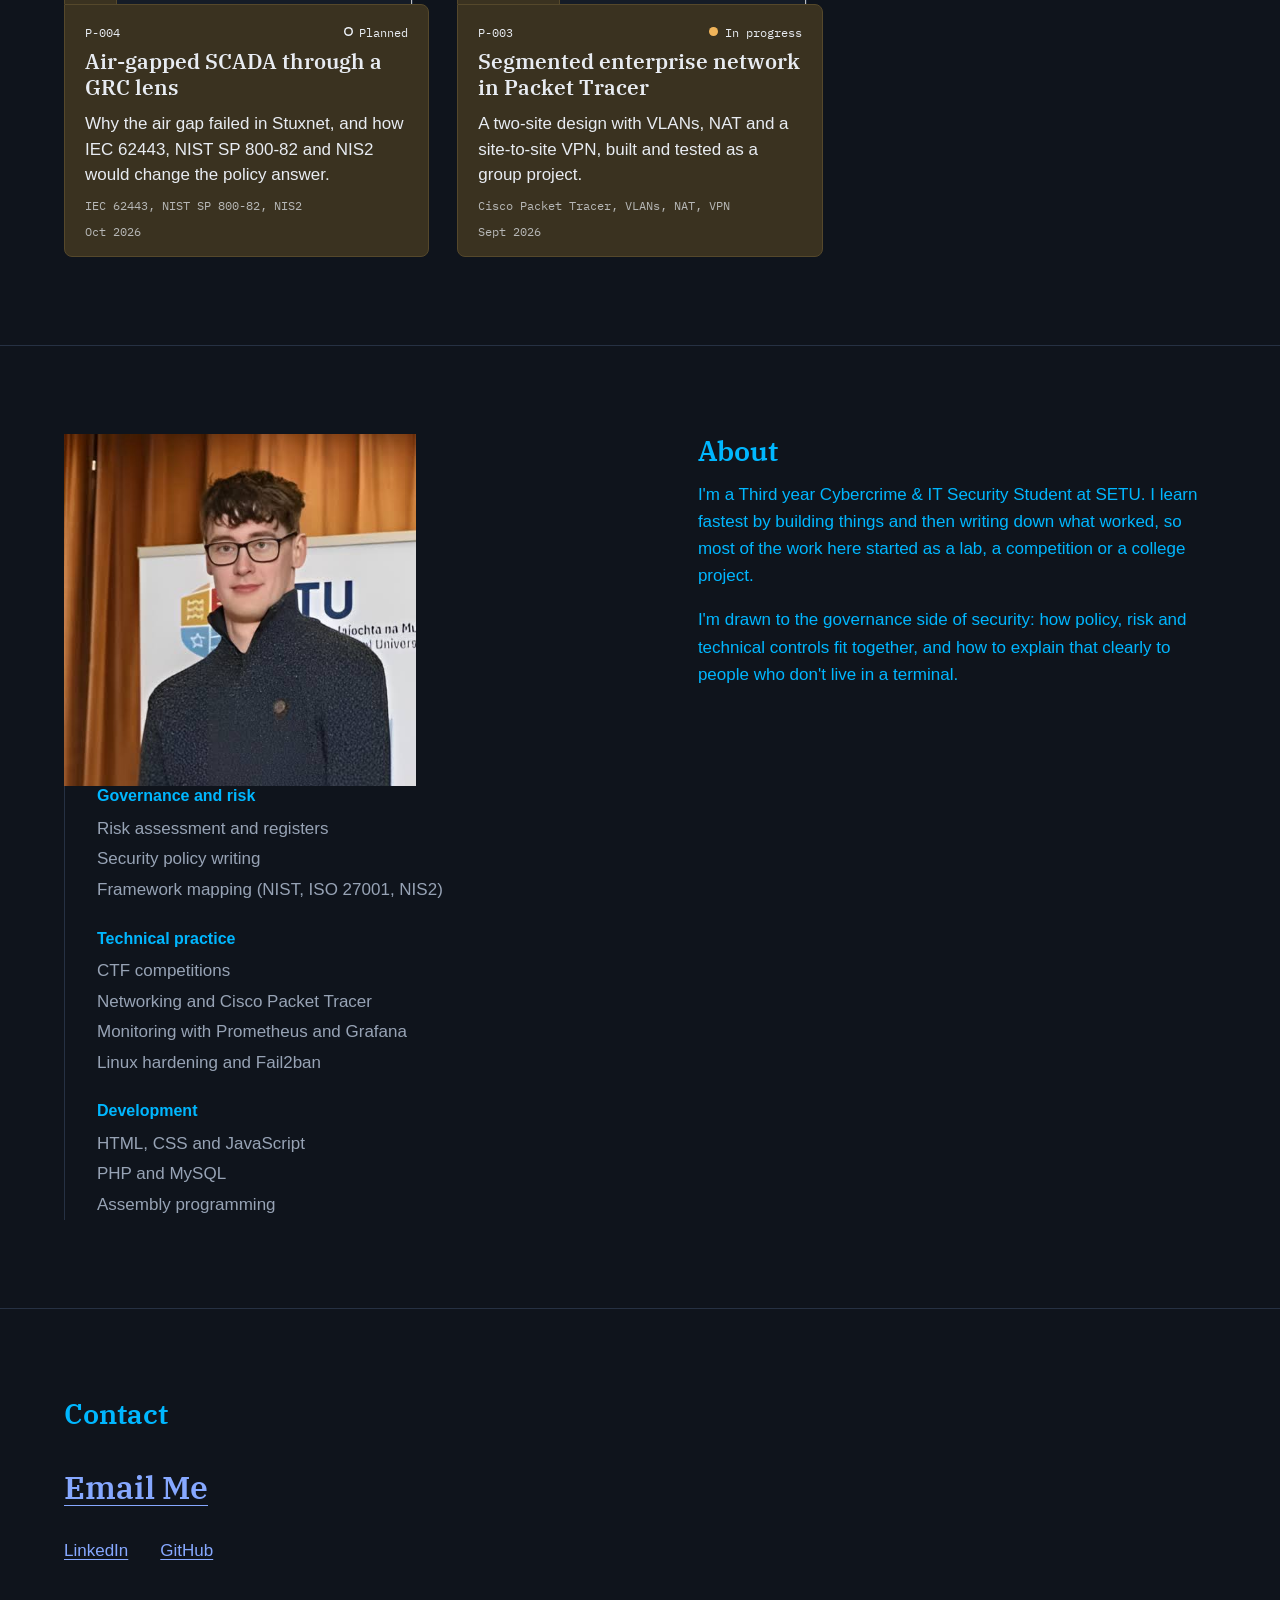
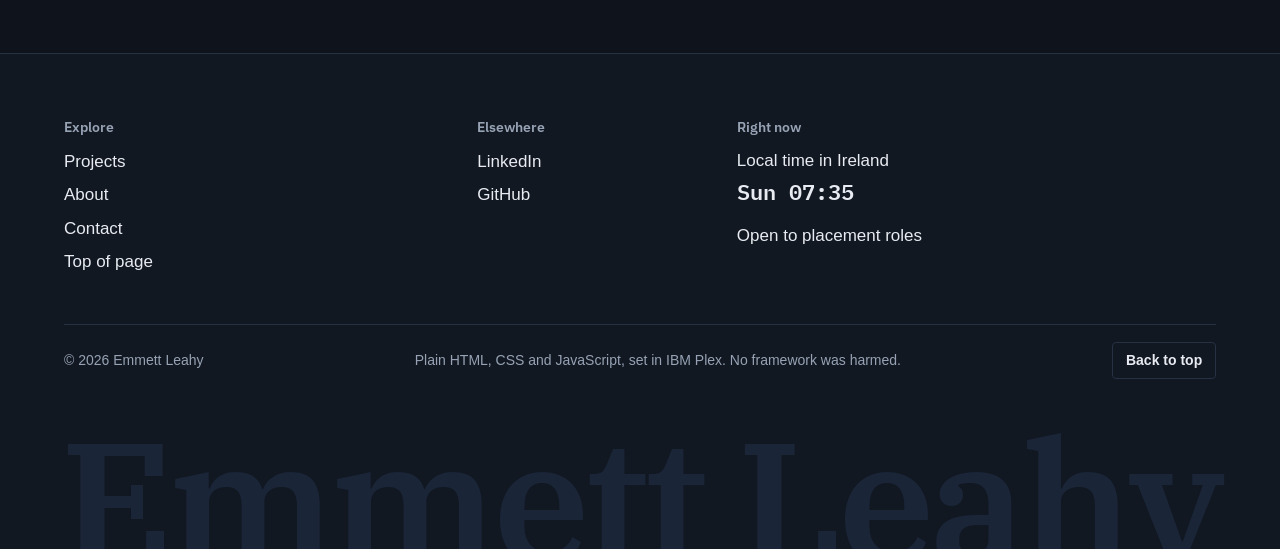
==== commit fb1419bf: "Update index.html" ====
--- a/index.html
+++ b/index.html
@@ -16,7 +16,7 @@
   <meta property="og:url" content="https://emmettleahy.ie/">
 
   <!-- Favicon:-->
-<link rel="icon" href="/favicon.ico" sizes="any">
+<link rel="icon" href="images/favicon.ico" sizes="any">
 <link rel="icon" type="image/png" href="/favicon-48x48.png" sizes="48x48">
 <link rel="icon" type="image/png" href="/favicon-96x96.png" sizes="96x96">
 <link rel="icon" type="image/png" href="/favicon-192x192.png" sizes="192x192">
